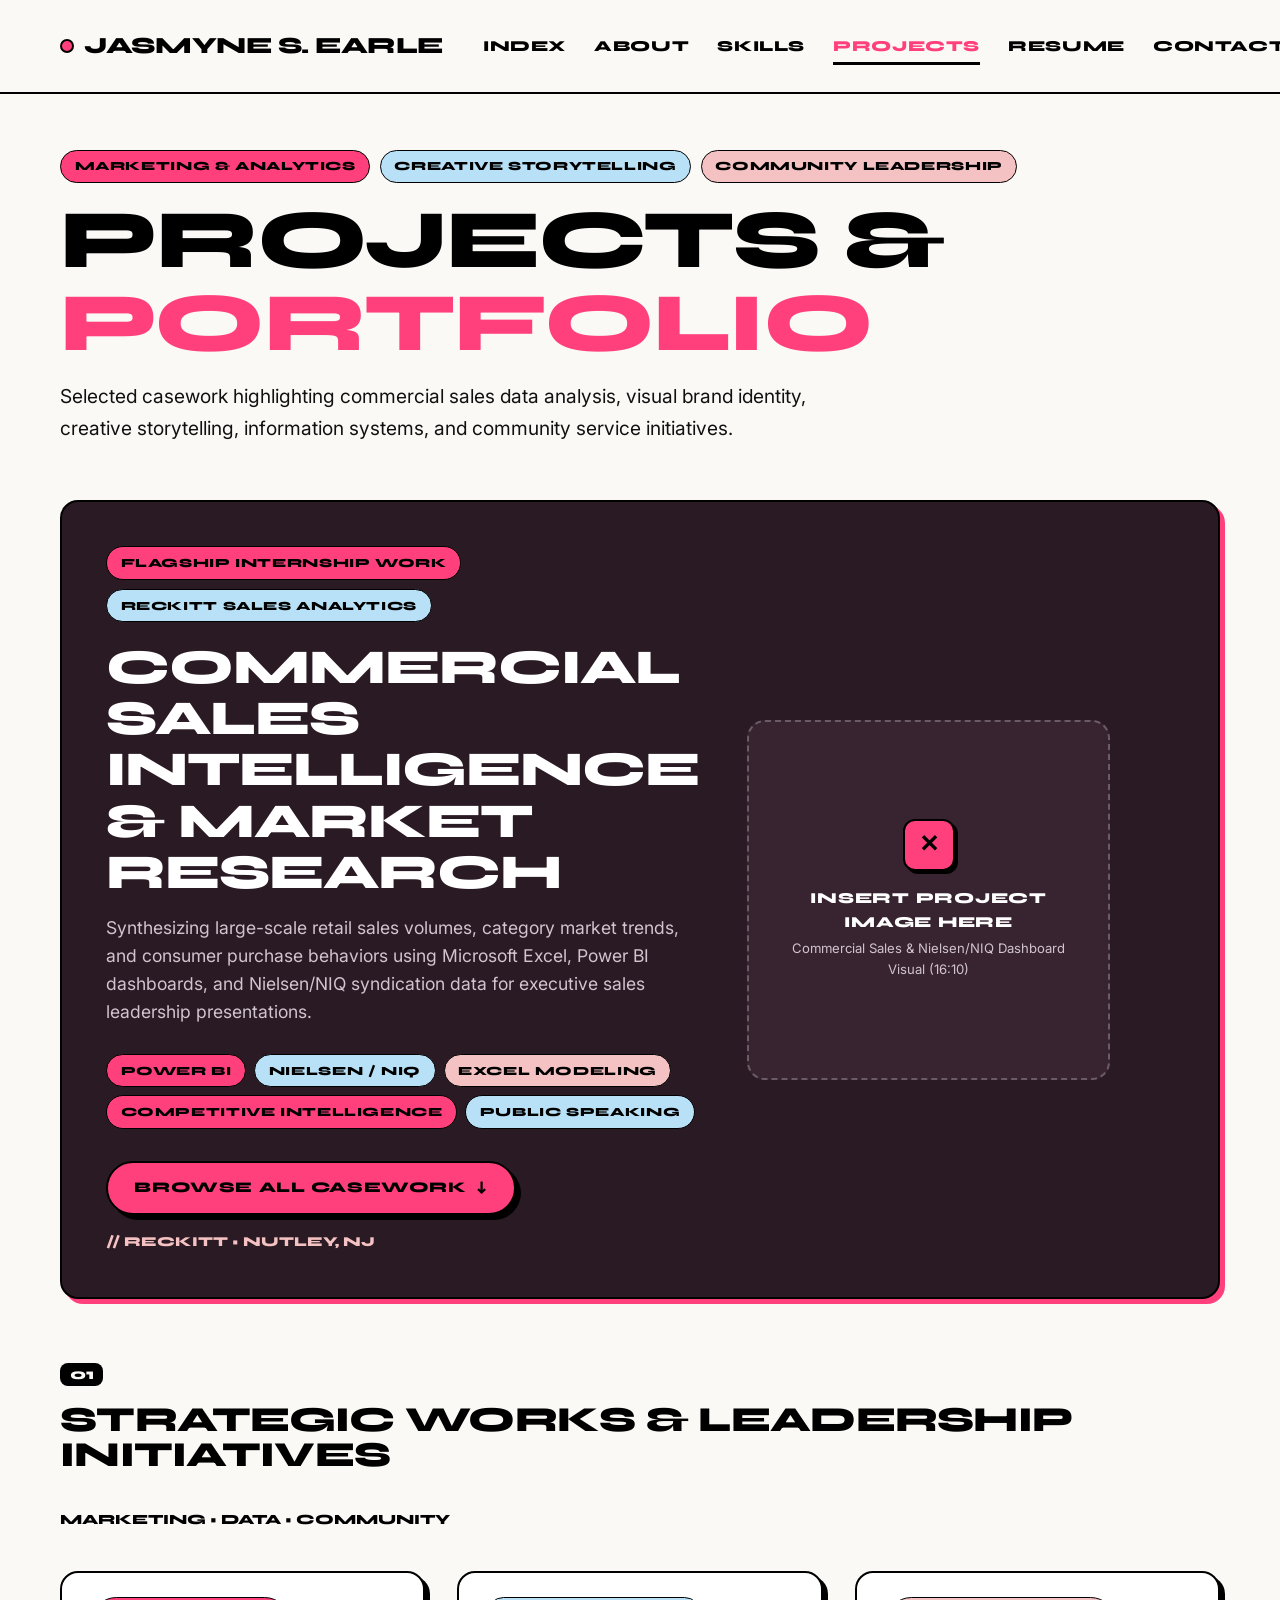
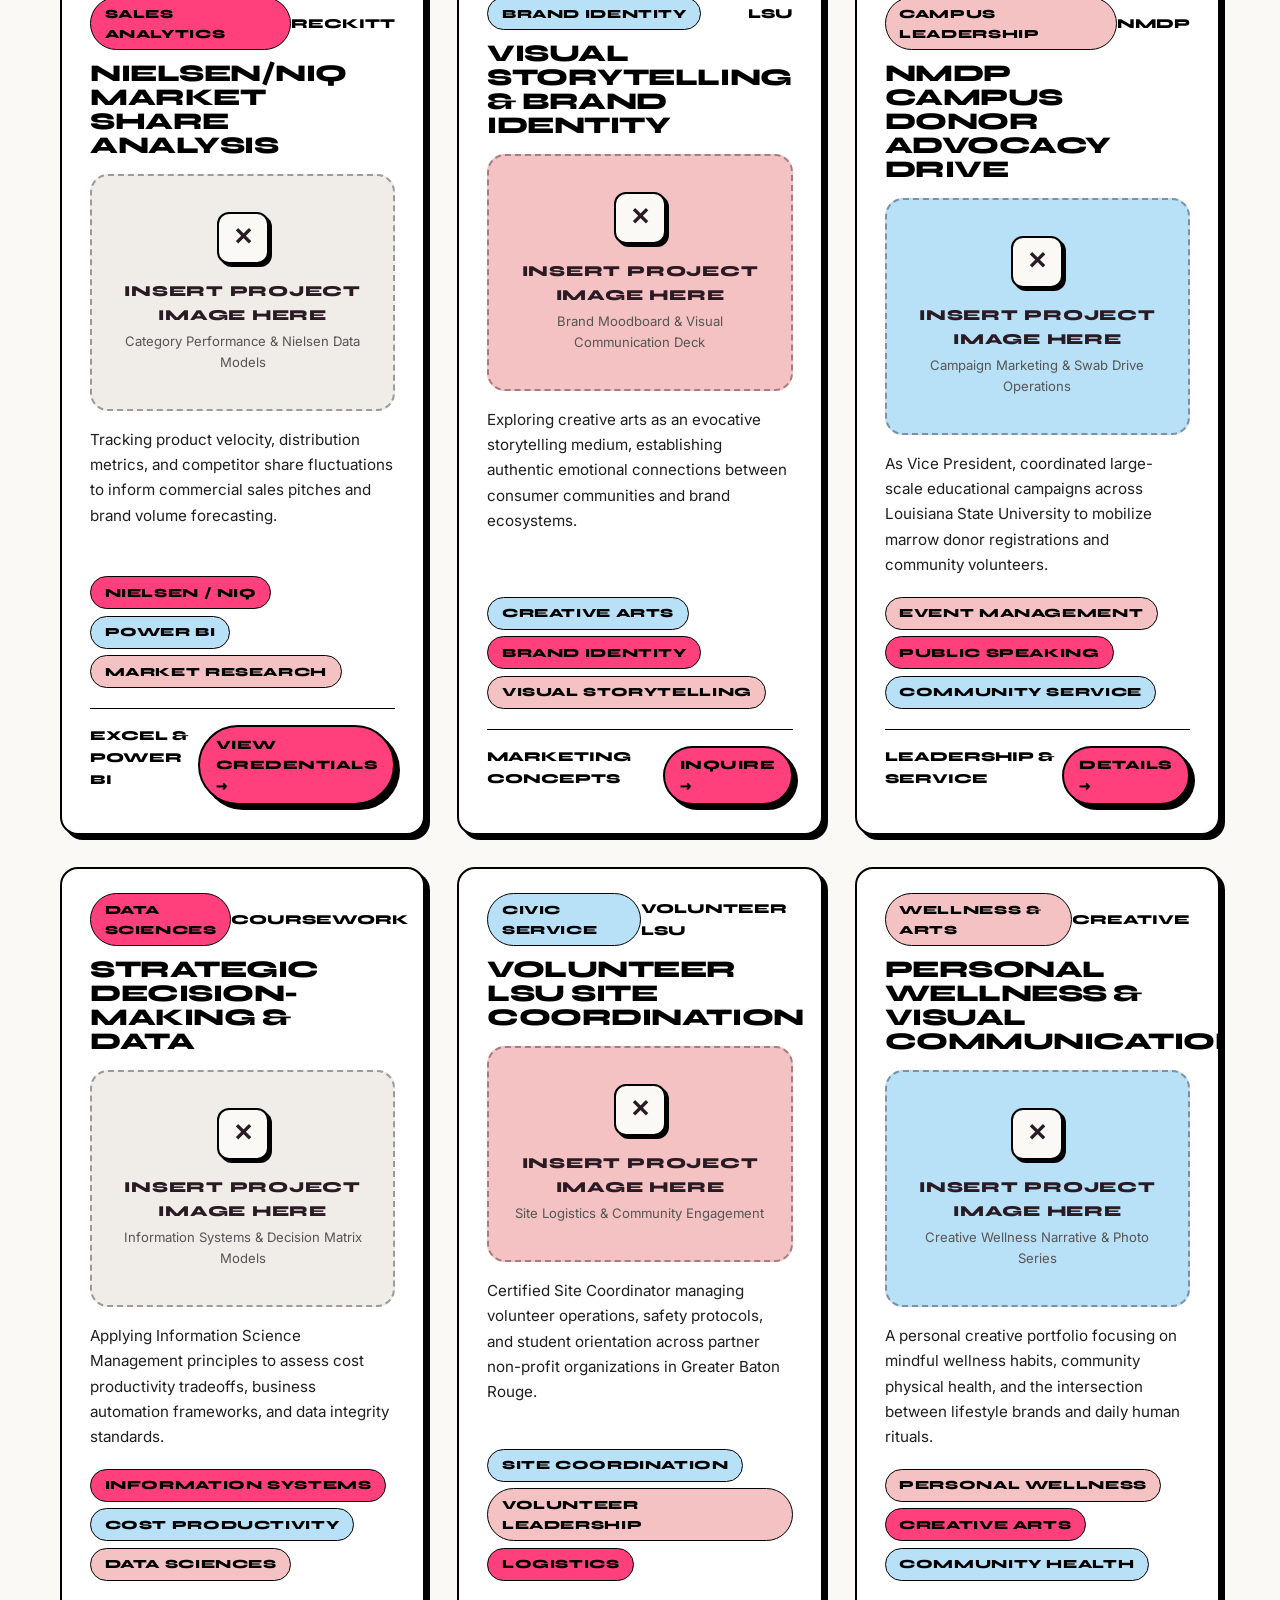
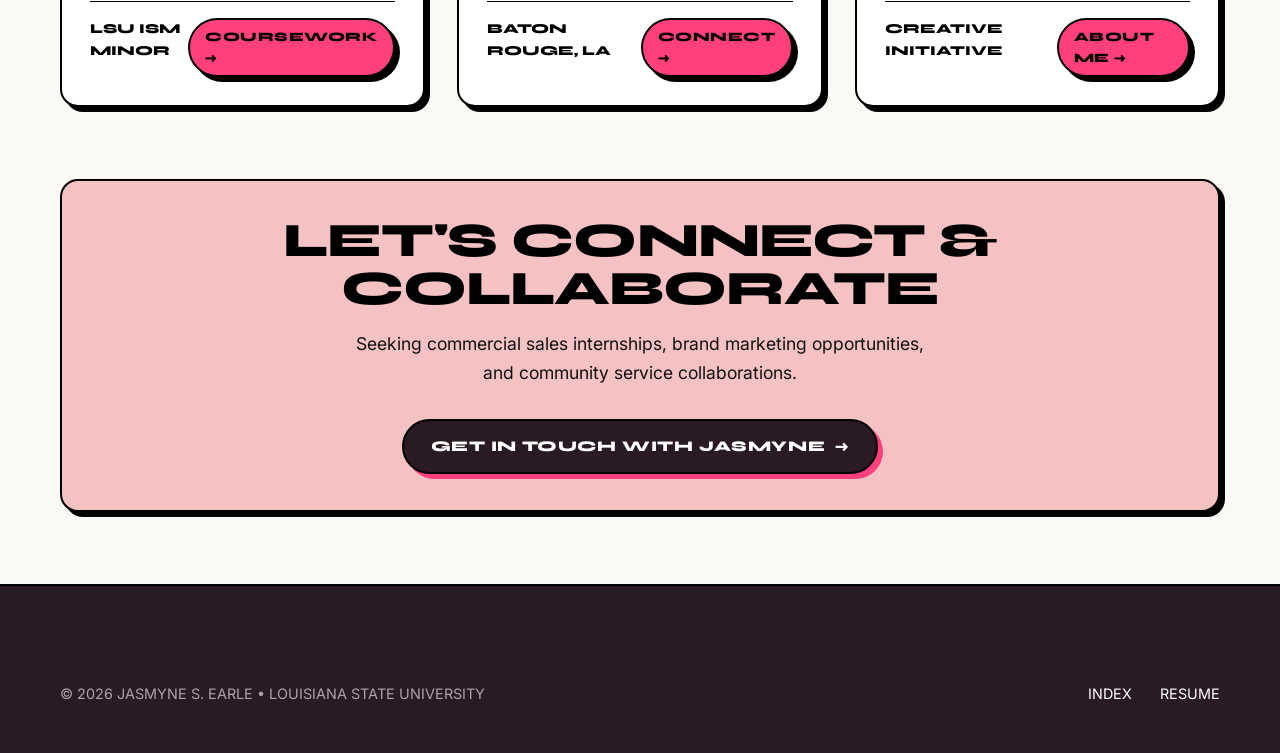
==== project.html @ abe227de "Initial Portfolio Website" ====
<!DOCTYPE html>
<html lang="en">
<head>
  <meta charset="UTF-8">
  <meta name="viewport" content="width=device-width, initial-scale=1.0">
  <meta name="description" content="Projects & Strategic Portfolio — Jasmyne S. Earle. Marketing, commercial sales analytics, creative storytelling, brand identity, and community leadership initiatives.">
  <meta name="author" content="Jasmyne S. Earle">
  <title>PROJECTS & SHOWCASE | JASMYNE S. EARLE</title>

  <!-- Google Fonts: Syne (800) & Inter -->
  <link rel="preconnect" href="https://fonts.googleapis.com">
  <link rel="preconnect" href="https://fonts.gstatic.com" crossorigin>
  <link href="https://fonts.googleapis.com/css2?family=Inter:wght@400;500;600;700&family=Syne:wght@700;800&display=swap" rel="stylesheet">

  <!-- Shared Editorial Stylesheet -->
  <link rel="stylesheet" href="styles.css">
</head>
<body>

  <!-- =========================================================================
       1. GLOBAL EDITORIAL NAVIGATION (INDEX | ABOUT | SKILLS | PROJECTS | RESUME | CONTACT)
       ========================================================================= -->
  <header class="editorial-header" id="top">
    <div class="editorial-container">
      <nav class="editorial-nav" aria-label="Main Navigation">
        <!-- Brand -->
        <a href="index.html" class="editorial-brand" aria-label="Jasmyne S. Earle Home">
          <span class="brand-dot" aria-hidden="true"></span>
          <span>JASMYNE S. EARLE</span>
        </a>

        <!-- Nav Links -->
        <ul class="nav-links-editorial">
          <li><a href="index.html" class="nav-link-item" id="nav-home">INDEX</a></li>
          <li><a href="index.html#about" class="nav-link-item" id="nav-about">ABOUT</a></li>
          <li><a href="index.html#skills" class="nav-link-item" id="nav-skills">SKILLS</a></li>
          <li><a href="project.html" class="nav-link-item active" id="nav-projects">PROJECTS</a></li>
          <li><a href="resume.html" class="nav-link-item" id="nav-resume">RESUME</a></li>
          <li><a href="index.html#contact" class="nav-link-item" id="nav-contact">CONTACT</a></li>
        </ul>

        <!-- Action Button -->
        <div class="editorial-nav-action">
          <a href="index.html#contact" class="btn-editorial btn-pink" id="nav-cta-btn">LET'S TALK</a>
        </div>
      </nav>
    </div>
  </header>

  <!-- =========================================================================
       MAIN PROJECTS SHOWCASE
       ========================================================================= -->
  <main id="main-content" class="editorial-section" style="padding-top: 3.5rem; border-bottom: none;">
    <div class="editorial-container">

      <!-- =====================================================================
           2. SHOWCASE EDITORIAL HEADER
           ===================================================================== -->
      <div style="margin-bottom: 3.5rem;">
        <div style="display: flex; gap: 0.6rem; margin-bottom: 1rem; flex-wrap: wrap;">
          <span class="tag-pill pill-pink">MARKETING & ANALYTICS</span>
          <span class="tag-pill pill-ice">CREATIVE STORYTELLING</span>
          <span class="tag-pill pill-dusty">COMMUNITY LEADERSHIP</span>
        </div>
        <h1 class="editorial-title" style="font-size: clamp(2.6rem, 6.5vw, 5.25rem); margin-bottom: 1rem;">
          PROJECTS & <span style="color: var(--accent-pink);">PORTFOLIO</span>
        </h1>
        <p style="font-size: 1.2rem; max-width: 820px; color: #111111;">
          Selected casework highlighting commercial sales data analysis, visual brand identity, creative storytelling, information systems, and community service initiatives.
        </p>
      </div>

      <!-- =====================================================================
           3. DARK CONTRAST HERO SHOWCASE CARD (#2A1A24 Espresso / Plum Black)
           ===================================================================== -->
      <section class="card-plum-dark" style="margin-bottom: 4rem;" id="featured-hero-project">
        <div style="display: grid; grid-template-columns: 1.15fr 0.85fr; gap: 3rem; align-items: center;">
          
          <div>
            <div style="display: flex; gap: 0.6rem; margin-bottom: 1.25rem; flex-wrap: wrap;">
              <span class="tag-pill pill-pink">FLAGSHIP INTERNSHIP WORK</span>
              <span class="tag-pill pill-ice">RECKITT SALES ANALYTICS</span>
            </div>

            <h2 style="font-size: clamp(2rem, 3.8vw, 3.25rem); margin-bottom: 1rem; color: #FFFFFF; line-height: 1.05;">
              COMMERCIAL SALES INTELLIGENCE & MARKET RESEARCH
            </h2>

            <p style="font-size: 1.1rem; margin-bottom: 1.75rem; color: #D1C4CE; line-height: 1.6;">
              Synthesizing large-scale retail sales volumes, category market trends, and consumer purchase behaviors using Microsoft Excel, Power BI dashboards, and Nielsen/NIQ syndication data for executive sales leadership presentations.
            </p>

            <div style="display: flex; flex-wrap: wrap; gap: 0.5rem; margin-bottom: 2rem;">
              <span class="tag-pill pill-pink">Power BI</span>
              <span class="tag-pill pill-ice">Nielsen / NIQ</span>
              <span class="tag-pill pill-dusty">Excel Modeling</span>
              <span class="tag-pill pill-pink">Competitive Intelligence</span>
              <span class="tag-pill pill-ice">Public Speaking</span>
            </div>

            <div style="display: flex; gap: 1rem; flex-wrap: wrap; align-items: center;">
              <a href="#projects-grid" class="btn-editorial btn-pink">
                <span>BROWSE ALL CASEWORK</span>
                <span aria-hidden="true">↓</span>
              </a>
              <span style="font-family: var(--font-display); font-weight: 800; font-size: 0.85rem; color: var(--accent-dusty);">
                // RECKITT • NUTLEY, NJ
              </span>
            </div>
          </div>

          <!-- Wireframe Placeholder: Project Hero Screenshot -->
          <div>
            <div class="wireframe-placeholder" style="min-height: 360px; background-color: #382431; border-color: rgba(255, 255, 255, 0.25);" id="hero-wireframe-placeholder">
              <div class="wireframe-icon-box" style="background: var(--accent-pink); color: #000000; border-color: #000000;">
                <span>✕</span>
              </div>
              <div class="wireframe-label" style="color: #FFFFFF;">Insert Project Image Here</div>
              <div class="wireframe-sublabel" style="color: #D1C4CE;">Commercial Sales & Nielsen/NIQ Dashboard Visual (16:10)</div>
            </div>
          </div>

        </div>
      </section>

      <!-- =====================================================================
           4. STRUCTURED PROJECT DETAIL CARDS GRID
           ===================================================================== -->
      <section id="projects-grid" aria-labelledby="all-projects-heading">
        
        <div style="display: flex; justify-content: space-between; align-items: baseline; flex-wrap: wrap; gap: 1rem; margin-bottom: 1.5rem;">
          <h2 class="section-heading-editorial" id="all-projects-heading" style="font-size: 2.2rem;">
            <span class="section-number">01</span>
            <span>STRATEGIC WORKS & LEADERSHIP INITIATIVES</span>
          </h2>
          <div style="font-family: var(--font-display); font-weight: 800; font-size: 0.88rem;">
            MARKETING • DATA • COMMUNITY
          </div>
        </div>

        <div class="project-showcase-grid">

          <!-- Project Card 1: Reckitt Nielsen Data -->
          <article class="project-detail-card" id="project-card-1">
            <div class="project-card-header">
              <div style="display: flex; justify-content: space-between; align-items: center; margin-bottom: 0.75rem;">
                <span class="tag-pill pill-pink">SALES ANALYTICS</span>
                <span style="font-family: var(--font-display); font-weight: 800; font-size: 0.85rem;">RECKITT</span>
              </div>
              <h3 style="font-size: 1.5rem; margin-bottom: 0.5rem;">NIELSEN/NIQ MARKET SHARE ANALYSIS</h3>
            </div>

            <div style="padding: 0 1.75rem 1rem;">
              <div class="wireframe-placeholder" style="min-height: 200px;">
                <div class="wireframe-icon-box">✕</div>
                <div class="wireframe-label">Insert Project Image Here</div>
                <div class="wireframe-sublabel">Category Performance & Nielsen Data Models</div>
              </div>
            </div>

            <div class="project-card-body">
              <p style="font-size: 0.95rem; margin-bottom: 1.25rem;">
                Tracking product velocity, distribution metrics, and competitor share fluctuations to inform commercial sales pitches and brand volume forecasting.
              </p>
              <div style="display: flex; flex-wrap: wrap; gap: 0.4rem; margin-top: auto; margin-bottom: 1.25rem;">
                <span class="tag-pill pill-pink">Nielsen / NIQ</span>
                <span class="tag-pill pill-ice">Power BI</span>
                <span class="tag-pill pill-dusty">Market Research</span>
              </div>
              <div style="padding-top: 1rem; border-top: 1px solid #000000; display: flex; justify-content: space-between;">
                <span style="font-family: var(--font-display); font-weight: 800; font-size: 0.85rem;">EXCEL & POWER BI</span>
                <a href="resume.html" class="btn-editorial btn-pink" style="padding: 0.45rem 0.95rem; font-size: 0.8rem;">VIEW CREDENTIALS →</a>
              </div>
            </div>
          </article>

          <!-- Project Card 2: Brand Identity & Storytelling -->
          <article class="project-detail-card" id="project-card-2">
            <div class="project-card-header">
              <div style="display: flex; justify-content: space-between; align-items: center; margin-bottom: 0.75rem;">
                <span class="tag-pill pill-ice">BRAND IDENTITY</span>
                <span style="font-family: var(--font-display); font-weight: 800; font-size: 0.85rem;">LSU</span>
              </div>
              <h3 style="font-size: 1.5rem; margin-bottom: 0.5rem;">VISUAL STORYTELLING & BRAND IDENTITY</h3>
            </div>

            <div style="padding: 0 1.75rem 1rem;">
              <div class="wireframe-placeholder" style="min-height: 200px; background-color: var(--accent-dusty);">
                <div class="wireframe-icon-box">✕</div>
                <div class="wireframe-label">Insert Project Image Here</div>
                <div class="wireframe-sublabel">Brand Moodboard & Visual Communication Deck</div>
              </div>
            </div>

            <div class="project-card-body">
              <p style="font-size: 0.95rem; margin-bottom: 1.25rem;">
                Exploring creative arts as an evocative storytelling medium, establishing authentic emotional connections between consumer communities and brand ecosystems.
              </p>
              <div style="display: flex; flex-wrap: wrap; gap: 0.4rem; margin-top: auto; margin-bottom: 1.25rem;">
                <span class="tag-pill pill-ice">Creative Arts</span>
                <span class="tag-pill pill-pink">Brand Identity</span>
                <span class="tag-pill pill-dusty">Visual Storytelling</span>
              </div>
              <div style="padding-top: 1rem; border-top: 1px solid #000000; display: flex; justify-content: space-between;">
                <span style="font-family: var(--font-display); font-weight: 800; font-size: 0.85rem;">MARKETING CONCEPTS</span>
                <a href="index.html#contact" class="btn-editorial btn-pink" style="padding: 0.45rem 0.95rem; font-size: 0.8rem;">INQUIRE →</a>
              </div>
            </div>
          </article>

          <!-- Project Card 3: NMDP Campus Drive -->
          <article class="project-detail-card" id="project-card-3">
            <div class="project-card-header">
              <div style="display: flex; justify-content: space-between; align-items: center; margin-bottom: 0.75rem;">
                <span class="tag-pill pill-dusty">CAMPUS LEADERSHIP</span>
                <span style="font-family: var(--font-display); font-weight: 800; font-size: 0.85rem;">NMDP</span>
              </div>
              <h3 style="font-size: 1.5rem; margin-bottom: 0.5rem;">NMDP CAMPUS DONOR ADVOCACY DRIVE</h3>
            </div>

            <div style="padding: 0 1.75rem 1rem;">
              <div class="wireframe-placeholder" style="min-height: 200px; background-color: var(--accent-ice);">
                <div class="wireframe-icon-box">✕</div>
                <div class="wireframe-label">Insert Project Image Here</div>
                <div class="wireframe-sublabel">Campaign Marketing & Swab Drive Operations</div>
              </div>
            </div>

            <div class="project-card-body">
              <p style="font-size: 0.95rem; margin-bottom: 1.25rem;">
                As Vice President, coordinated large-scale educational campaigns across Louisiana State University to mobilize marrow donor registrations and community volunteers.
              </p>
              <div style="display: flex; flex-wrap: wrap; gap: 0.4rem; margin-top: auto; margin-bottom: 1.25rem;">
                <span class="tag-pill pill-dusty">Event Management</span>
                <span class="tag-pill pill-pink">Public Speaking</span>
                <span class="tag-pill pill-ice">Community Service</span>
              </div>
              <div style="padding-top: 1rem; border-top: 1px solid #000000; display: flex; justify-content: space-between;">
                <span style="font-family: var(--font-display); font-weight: 800; font-size: 0.85rem;">LEADERSHIP & SERVICE</span>
                <a href="resume.html#community-involvement-section" class="btn-editorial btn-pink" style="padding: 0.45rem 0.95rem; font-size: 0.8rem;">DETAILS →</a>
              </div>
            </div>
          </article>

          <!-- Project Card 4: Information Systems & Decision Modeling -->
          <article class="project-detail-card" id="project-card-4">
            <div class="project-card-header">
              <div style="display: flex; justify-content: space-between; align-items: center; margin-bottom: 0.75rem;">
                <span class="tag-pill pill-pink">DATA SCIENCES</span>
                <span style="font-family: var(--font-display); font-weight: 800; font-size: 0.85rem;">COURSEWORK</span>
              </div>
              <h3 style="font-size: 1.5rem; margin-bottom: 0.5rem;">STRATEGIC DECISION-MAKING & DATA</h3>
            </div>

            <div style="padding: 0 1.75rem 1rem;">
              <div class="wireframe-placeholder" style="min-height: 200px;">
                <div class="wireframe-icon-box">✕</div>
                <div class="wireframe-label">Insert Project Image Here</div>
                <div class="wireframe-sublabel">Information Systems & Decision Matrix Models</div>
              </div>
            </div>

            <div class="project-card-body">
              <p style="font-size: 0.95rem; margin-bottom: 1.25rem;">
                Applying Information Science Management principles to assess cost productivity tradeoffs, business automation frameworks, and data integrity standards.
              </p>
              <div style="display: flex; flex-wrap: wrap; gap: 0.4rem; margin-top: auto; margin-bottom: 1.25rem;">
                <span class="tag-pill pill-pink">Information Systems</span>
                <span class="tag-pill pill-ice">Cost Productivity</span>
                <span class="tag-pill pill-dusty">Data Sciences</span>
              </div>
              <div style="padding-top: 1rem; border-top: 1px solid #000000; display: flex; justify-content: space-between;">
                <span style="font-family: var(--font-display); font-weight: 800; font-size: 0.85rem;">LSU ISM MINOR</span>
                <a href="resume.html" class="btn-editorial btn-pink" style="padding: 0.45rem 0.95rem; font-size: 0.8rem;">COURSEWORK →</a>
              </div>
            </div>
          </article>

          <!-- Project Card 5: Volunteer LSU -->
          <article class="project-detail-card" id="project-card-5">
            <div class="project-card-header">
              <div style="display: flex; justify-content: space-between; align-items: center; margin-bottom: 0.75rem;">
                <span class="tag-pill pill-ice">CIVIC SERVICE</span>
                <span style="font-family: var(--font-display); font-weight: 800; font-size: 0.85rem;">VOLUNTEER LSU</span>
              </div>
              <h3 style="font-size: 1.5rem; margin-bottom: 0.5rem;">VOLUNTEER LSU SITE COORDINATION</h3>
            </div>

            <div style="padding: 0 1.75rem 1rem;">
              <div class="wireframe-placeholder" style="min-height: 200px; background-color: var(--accent-dusty);">
                <div class="wireframe-icon-box">✕</div>
                <div class="wireframe-label">Insert Project Image Here</div>
                <div class="wireframe-sublabel">Site Logistics & Community Engagement</div>
              </div>
            </div>

            <div class="project-card-body">
              <p style="font-size: 0.95rem; margin-bottom: 1.25rem;">
                Certified Site Coordinator managing volunteer operations, safety protocols, and student orientation across partner non-profit organizations in Greater Baton Rouge.
              </p>
              <div style="display: flex; flex-wrap: wrap; gap: 0.4rem; margin-top: auto; margin-bottom: 1.25rem;">
                <span class="tag-pill pill-ice">Site Coordination</span>
                <span class="tag-pill pill-dusty">Volunteer Leadership</span>
                <span class="tag-pill pill-pink">Logistics</span>
              </div>
              <div style="padding-top: 1rem; border-top: 1px solid #000000; display: flex; justify-content: space-between;">
                <span style="font-family: var(--font-display); font-weight: 800; font-size: 0.85rem;">BATON ROUGE, LA</span>
                <a href="index.html#contact" class="btn-editorial btn-pink" style="padding: 0.45rem 0.95rem; font-size: 0.8rem;">CONNECT →</a>
              </div>
            </div>
          </article>

          <!-- Project Card 6: Personal Wellness -->
          <article class="project-detail-card" id="project-card-6">
            <div class="project-card-header">
              <div style="display: flex; justify-content: space-between; align-items: center; margin-bottom: 0.75rem;">
                <span class="tag-pill pill-dusty">WELLNESS & ARTS</span>
                <span style="font-family: var(--font-display); font-weight: 800; font-size: 0.85rem;">CREATIVE</span>
              </div>
              <h3 style="font-size: 1.5rem; margin-bottom: 0.5rem;">PERSONAL WELLNESS & VISUAL COMMUNICATIONS</h3>
            </div>

            <div style="padding: 0 1.75rem 1rem;">
              <div class="wireframe-placeholder" style="min-height: 200px; background-color: var(--accent-ice);">
                <div class="wireframe-icon-box">✕</div>
                <div class="wireframe-label">Insert Project Image Here</div>
                <div class="wireframe-sublabel">Creative Wellness Narrative & Photo Series</div>
              </div>
            </div>

            <div class="project-card-body">
              <p style="font-size: 0.95rem; margin-bottom: 1.25rem;">
                A personal creative portfolio focusing on mindful wellness habits, community physical health, and the intersection between lifestyle brands and daily human rituals.
              </p>
              <div style="display: flex; flex-wrap: wrap; gap: 0.4rem; margin-top: auto; margin-bottom: 1.25rem;">
                <span class="tag-pill pill-dusty">Personal Wellness</span>
                <span class="tag-pill pill-pink">Creative Arts</span>
                <span class="tag-pill pill-ice">Community Health</span>
              </div>
              <div style="padding-top: 1rem; border-top: 1px solid #000000; display: flex; justify-content: space-between;">
                <span style="font-family: var(--font-display); font-weight: 800; font-size: 0.85rem;">CREATIVE INITIATIVE</span>
                <a href="index.html#about" class="btn-editorial btn-pink" style="padding: 0.45rem 0.95rem; font-size: 0.8rem;">ABOUT ME →</a>
              </div>
            </div>
          </article>

        </div>

      </section>

      <!-- =====================================================================
           5. CALL TO ACTION BANNER (Dusty Pink Card)
           ===================================================================== -->
      <section class="card-dusty-pink" style="margin-top: 4.5rem; text-align: center;">
        <h2 style="font-size: clamp(2rem, 4vw, 3rem); margin-bottom: 1rem;">LET'S CONNECT & COLLABORATE</h2>
        <p style="max-width: 600px; margin: 0 auto 2rem; font-size: 1.1rem; color: #111111;">
          Seeking commercial sales internships, brand marketing opportunities, and community service collaborations.
        </p>
        <a href="index.html#contact" class="btn-editorial btn-plum">
          <span>GET IN TOUCH WITH JASMYNE</span>
          <span aria-hidden="true">→</span>
        </a>
      </section>

    </div>
  </main>

  <!-- =========================================================================
       6. EDITORIAL FOOTER
       ========================================================================= -->
  <footer class="editorial-footer">
    <div class="editorial-container">
      <div class="footer-bottom-row">
        <div>© 2026 JASMYNE S. EARLE • LOUISIANA STATE UNIVERSITY</div>
        <div>
          <a href="index.html" style="color: #FFFFFF; margin-right: 1.5rem;">INDEX</a>
          <a href="resume.html" style="color: #FFFFFF;">RESUME</a>
        </div>
      </div>
    </div>
  </footer>

</body>
</html>
---- styles.css ----
/* ==========================================================================
   SHARED STYLESHEET - ULTRA-BOLD EDITORIAL AESTHETIC
   Client: Jasmyne S. Earle | Marketing & Information Science Management
   Typography: 'Syne' (800 Extra Bold) & 'Inter' (Sans-Serif)
   ========================================================================== */

/* --- 1. GOOGLE FONTS IMPORT --- */
@import url('https://fonts.googleapis.com/css2?family=Inter:wght@400;500;600;700&family=Syne:wght@700;800&display=swap');
@import url('https://fonts.googleapis.com/css2?family=Cormorant+Garamond:ital,wght@1,400;1,600&display=swap');

/* --- 2. CSS CUSTOM PROPERTIES & EXACT PALETTE SPECIFICATION --- */
:root {
  /* Exact User Specification Palette */
  --bg-page: #FAF9F6;              /* Base Background: Warm Cream / Off-White */
  --text-main: #000000;            /* Primary Text: Deep Black */
  --card-dark: #2A1A24;            /* Accent Panels: Dark Plum / Espresso */
  --text-on-dark: #FFFFFF;         /* Crisp White Text for Dark Cards */
  --accent-pink: #FF407D;          /* Pop Accent 1: Bright Pink */
  --accent-dusty: #F4C2C2;         /* Pop Accent 2: Soft Pink / Dusty Rose */
  --accent-ice: #B8E0F6;           /* Pop Accent 3: Ice Blue */

  /* Neutral Surface Tones */
  --surface-card: #FFFFFF;
  --surface-wireframe: #F0EDE8;
  --border-dark: #000000;
  --border-light: rgba(0, 0, 0, 0.12);

  /* Typography */
  --font-display: 'Syne', sans-serif;
  --font-body: 'Inter', -apple-system, BlinkMacSystemFont, 'Segoe UI', Roboto, sans-serif;
  --font-serif: 'Cormorant Garamond', Georgia, serif;

  /* Layout & Geometry */
  --container-width: 1240px;
  --radius-sm: 8px;
  --radius-md: 14px;
  --radius-lg: 18px;               /* Exact 18px for wireframes & cards */
  --radius-pill: 999px;

  /* Editorial Shadows & Borders */
  --border-editorial: 2px solid #000000;
  --shadow-editorial: 5px 5px 0px #000000;
  --shadow-editorial-sm: 3px 3px 0px #000000;
  --shadow-editorial-pink: 5px 5px 0px #FF407D;
  --transition-fast: 0.18s ease;
}

/* --- 3. RESET & BASE ELEMENTS --- */
*, *::before, *::after {
  box-sizing: border-box;
  margin: 0;
  padding: 0;
}

html, body {
  overflow-x: hidden;
  max-width: 100vw;
  margin: 0;
  padding: 0;
  box-sizing: border-box;
}

html {
  scroll-behavior: smooth;
  font-size: 16px;
  background-color: var(--bg-page);
  color: var(--text-main);
}

body {
  min-height: 100vh;
  font-family: var(--font-body);
  background-color: var(--bg-page);
  color: var(--text-main);
  line-height: 1.6;
  -webkit-font-smoothing: antialiased;
  -moz-osx-font-smoothing: grayscale;
  display: flex;
  flex-direction: column;
}

img, svg {
  max-width: 100%;
  display: block;
}

a {
  color: inherit;
  text-decoration: none;
  transition: all var(--transition-fast);
}

ul, ol {
  list-style: none;
}

button, input, textarea {
  font-family: inherit;
  color: inherit;
}

/* --- 4. HERO TYPOGRAPHY & CENTERING SPECIFICATIONS --- */
.hero-section-centered,
.hero {
  text-align: center;
  width: 100%;
}

.hero-container-centered,
.hero .editorial-container {
  width: 100%;
  display: flex;
  flex-direction: column;
  align-items: center;
  justify-content: center;
  text-align: center;
}

/* Strictly Line 1: JASMYNE (solid black #000000)
   Strictly Line 2: EARLE (bright pop pink #FF407D)
   Apply white-space: nowrap and clamp(2.5rem, 8.5vw, 9rem) with true center alignment */
.hero-giant-title {
  font-family: var(--font-display);
  font-weight: 800;
  font-size: clamp(2.5rem, 8.5vw, 9rem);
  line-height: 0.90;
  letter-spacing: -0.04em;
  text-transform: uppercase;
  margin: 1.5rem auto 1.25rem;
  display: flex;
  flex-direction: column;
  align-items: center;
  justify-content: center;
  text-align: center;
  width: 100%;
}

.hero-title-line-1 {
  color: #000000;
  white-space: nowrap;
  display: block;
  text-align: center;
  width: 100%;
}

.hero-title-line-2 {
  color: #FF407D;
  white-space: nowrap;
  display: block;
  text-align: center;
  width: 100%;
}

/* Center-aligned Hero Bio & Metadata */
.hero-bio-centered {
  max-width: 860px;
  margin: 0 auto 1.75rem;
  text-align: center;
}

.hero-bio-text,
.about-bio {
  font-family: var(--font-serif);
  font-style: italic;
  font-size: clamp(1.1rem, 1.8vw, 1.4rem);
  font-weight: 400;
  line-height: 1.65;
  color: #000000;
  margin-bottom: 1rem;
  text-align: center;
}

.hero-contact-row {
  display: flex;
  justify-content: center;
  align-items: center;
  gap: 1.5rem;
  flex-wrap: wrap;
  font-size: 0.95rem;
  font-weight: 600;
  color: #333333;
  margin-bottom: 0.5rem;
}

/* Center-aligned pill badge container */
.badge-pill-row,
.hero-pills-centered,
.pill-row-centered,
.tag-pill-row {
  display: flex;
  flex-wrap: wrap;
  justify-content: center;
  align-items: center;
  gap: 10px;
  width: 100%;
  margin: 0 auto 1.75rem;
}

/* Center-aligned CTA button group horizontally below the pills */
.hero-cta-centered {
  display: flex;
  justify-content: center;
  align-items: center;
  gap: 1rem;
  flex-wrap: wrap;
  margin: 0 auto;
}

/* General Editorial Titles */
h1, h2, h3, h4, h5, h6,
.display-title,
.editorial-title {
  font-family: var(--font-display);
  font-weight: 800;
  text-transform: uppercase;
  letter-spacing: -0.02em;
  line-height: 1.0;
  color: var(--text-main);
}

p {
  color: #1e1e1e;
  font-size: 1.05rem;
  line-height: 1.65;
}

/* Section Headings */
.section-heading-editorial {
  font-size: clamp(2rem, 4.2vw, 3.5rem);
  margin-bottom: 1.25rem;
  display: flex;
  align-items: baseline;
  gap: 1rem;
  flex-wrap: wrap;
}

.section-number {
  font-size: 0.95rem;
  font-family: var(--font-display);
  background: var(--text-main);
  color: var(--bg-page);
  padding: 0.25rem 0.65rem;
  border-radius: var(--radius-sm);
  vertical-align: middle;
}

/* --- 5. LAYOUT & CONTAINERS (SPECIFICATION REQUIREMENT) --- */
.hero,
.about-section,
.skills-section,
.resume-section,
.project-section,
.editorial-container,
.section-container {
  width: 100%;
  max-width: 1200px;
  margin-left: auto;
  margin-right: auto;
  padding: 0 20px;
  box-sizing: border-box;
}

.editorial-section {
  padding: 4.5rem 0;
  border-bottom: var(--border-editorial);
  width: 100%;
  overflow-x: hidden;
}

/* --- 6. NAVIGATION HEADER (INDEX | ABOUT | SKILLS | PROJECTS | RESUME | CONTACT) --- */
.editorial-header {
  position: sticky;
  top: 0;
  z-index: 200;
  background-color: var(--bg-page);
  border-bottom: var(--border-editorial);
  padding: 1.15rem 0;
}

.editorial-nav {
  display: flex;
  align-items: center;
  justify-content: space-between;
  gap: 1.5rem;
  width: 100%;
}

.editorial-brand {
  font-family: var(--font-display);
  font-weight: 800;
  font-size: 1.45rem;
  text-transform: uppercase;
  letter-spacing: -0.02em;
  display: flex;
  align-items: center;
  gap: 0.65rem;
  flex: 0 0 auto;
}

.brand-dot {
  width: 14px;
  height: 14px;
  background-color: var(--accent-pink);
  border: 2px solid #000000;
  border-radius: 50%;
  display: inline-block;
}

.nav-links-editorial {
  display: flex;
  align-items: center;
  justify-content: center;
  gap: clamp(1rem, 2.2vw, 2.25rem);
  flex: 1 1 auto;
  margin: 0 1rem;
}

.nav-link-item {
  font-family: var(--font-display);
  font-weight: 800;
  font-size: 0.95rem;
  text-transform: uppercase;
  letter-spacing: 0.04em;
  padding: 0.35rem 0;
  position: relative;
  white-space: nowrap;
}

.nav-link-item:hover,
.nav-link-item.active {
  color: var(--accent-pink);
}

.nav-link-item.active::after {
  content: '';
  position: absolute;
  bottom: -4px;
  left: 0;
  width: 100%;
  height: 3px;
  background: #000000;
}

.editorial-nav-action {
  flex: 0 0 auto;
  display: flex;
  justify-content: flex-end;
}

/* --- 7. BUTTONS & ACCENT PILLS --- */
.btn-editorial {
  display: inline-flex;
  align-items: center;
  justify-content: center;
  gap: 0.6rem;
  padding: 0.85rem 1.65rem;
  font-family: var(--font-display);
  font-weight: 800;
  font-size: 0.92rem;
  text-transform: uppercase;
  letter-spacing: 0.04em;
  border: var(--border-editorial);
  border-radius: var(--radius-pill);
  cursor: pointer;
  transition: transform var(--transition-fast), box-shadow var(--transition-fast);
}

/* Bright Pink Primary CTA */
.btn-pink {
  background-color: var(--accent-pink);
  color: #000000;
  box-shadow: var(--shadow-editorial);
}

.btn-pink:hover {
  transform: translate(-2px, -2px);
  box-shadow: 7px 7px 0px #000000;
}

/* Dark Plum Button */
.btn-plum {
  background-color: var(--card-dark);
  color: #FFFFFF;
  box-shadow: var(--shadow-editorial-pink);
}

.btn-plum:hover {
  transform: translate(-2px, -2px);
  box-shadow: 7px 7px 0px #FF407D;
}

/* Cream / Outline Button */
.btn-outline {
  background-color: #FFFFFF;
  color: #000000;
  box-shadow: var(--shadow-editorial-sm);
}

.btn-outline:hover {
  background-color: var(--accent-dusty);
  transform: translate(-2px, -2px);
  box-shadow: 5px 5px 0px #000000;
}

/* Pill Tags */
.tag-pill {
  display: inline-flex;
  align-items: center;
  gap: 0.4rem;
  padding: 0.35rem 0.85rem;
  border-radius: var(--radius-pill);
  font-family: var(--font-display);
  font-weight: 800;
  font-size: 0.78rem;
  text-transform: uppercase;
  letter-spacing: 0.05em;
  border: 1.5px solid #000000;
}

/* Pill Color Variants */
.pill-pink {
  background-color: var(--accent-pink);
  color: #000000;
}

.pill-dusty {
  background-color: var(--accent-dusty);
  color: #000000;
}

.pill-ice {
  background-color: var(--accent-ice);
  color: #000000;
}

.pill-plum {
  background-color: var(--card-dark);
  color: #FFFFFF;
}

/* --- 8. WIREFRAME PLACEHOLDER BLOCKS (SPEC REQ) --- */
/* Rounded corners: 18px, soft pastel/gray background, dashed border, icon/X box, centered labels */
.wireframe-placeholder {
  border-radius: var(--radius-lg); /* 18px */
  background-color: var(--surface-wireframe);
  border: 2px dashed rgba(42, 26, 36, 0.4);
  display: flex;
  flex-direction: column;
  align-items: center;
  justify-content: center;
  padding: 2.25rem 1.5rem;
  text-align: center;
  min-height: 220px;
  position: relative;
  transition: all var(--transition-fast);
  width: 100%;
}

.wireframe-placeholder:hover {
  background-color: #E8E3DC;
  border-color: #000000;
}

.wireframe-icon-box {
  width: 52px;
  height: 52px;
  border-radius: 12px;
  border: 2px solid #000000;
  background: var(--bg-page);
  display: flex;
  align-items: center;
  justify-content: center;
  font-family: var(--font-display);
  font-weight: 800;
  font-size: 1.5rem;
  color: var(--card-dark);
  box-shadow: 3px 3px 0px #000000;
  margin-bottom: 0.9rem;
}

.wireframe-label {
  font-family: var(--font-display);
  font-weight: 800;
  font-size: 0.95rem;
  text-transform: uppercase;
  letter-spacing: 0.05em;
  color: var(--card-dark);
  margin-bottom: 0.25rem;
}

.wireframe-sublabel {
  font-size: 0.82rem;
  color: #555555;
  font-family: var(--font-body);
}

/* --- 9. DARK CONTRAST CARDS (#2A1A24) --- */
.card-plum-dark {
  background-color: var(--card-dark);
  color: var(--text-on-dark);
  border-radius: var(--radius-lg); /* 18px */
  border: var(--border-editorial);
  box-shadow: var(--shadow-editorial-pink);
  padding: 2.75rem;
  position: relative;
  overflow: hidden;
}

.card-plum-dark h2,
.card-plum-dark h3,
.card-plum-dark h4 {
  color: #FFFFFF;
}

.card-plum-dark p {
  color: #E2D7E0;
}

/* Secondary Dusty Pink Cards */
.card-dusty-pink {
  background-color: var(--accent-dusty);
  color: #000000;
  border-radius: var(--radius-lg); /* 18px */
  border: var(--border-editorial);
  box-shadow: var(--shadow-editorial);
  padding: 2.25rem;
}

/* Ice Blue Accent Cards */
.card-ice-blue {
  background-color: var(--accent-ice);
  color: #000000;
  border-radius: var(--radius-lg); /* 18px */
  border: var(--border-editorial);
  box-shadow: var(--shadow-editorial);
  padding: 2.25rem;
}

/* Clean White Editorial Card */
.card-white-editorial {
  background-color: #FFFFFF;
  color: #000000;
  border-radius: var(--radius-lg);
  border: var(--border-editorial);
  box-shadow: var(--shadow-editorial);
  padding: 2.25rem;
}

/* --- 10. MULTI-COLUMN PHOTO GRID (INDEX.HTML) --- */
.photo-grid-editorial {
  display: grid;
  grid-template-columns: repeat(12, 1fr);
  gap: 1.5rem;
  margin-top: 2rem;
}

.photo-grid-editorial .grid-item-large {
  grid-column: span 6;
}

.photo-grid-editorial .grid-item-medium {
  grid-column: span 3;
}

.photo-grid-editorial .grid-item-tall {
  grid-column: span 4;
}

/* --- 11. RESUME SPECIFIC STYLES (RESUME.HTML) --- */
.resume-layout-grid {
  display: grid;
  grid-template-columns: 2fr 1fr;
  gap: 2.5rem;
  margin-top: 2.5rem;
}

.resume-block {
  margin-bottom: 2.75rem;
}

.resume-entry {
  border-left: 3px solid #000000;
  padding-left: 1.5rem;
  margin-bottom: 2rem;
  position: relative;
}

.resume-entry-date {
  font-family: var(--font-display);
  font-weight: 800;
  font-size: 0.85rem;
  text-transform: uppercase;
  color: var(--accent-pink);
  margin-bottom: 0.25rem;
}

.resume-entry-title {
  font-size: 1.3rem;
  margin-bottom: 0.35rem;
}

.resume-entry-org {
  font-weight: 600;
  color: #444444;
  margin-bottom: 0.75rem;
  font-size: 0.95rem;
}

.resume-bullets {
  list-style: square;
  padding-left: 1.25rem;
  color: #222222;
}

.resume-bullets li {
  margin-bottom: 0.4rem;
  font-size: 0.95rem;
}

/* --- 12. PROJECT SHOWCASE SPECIFIC STYLES (PROJECT.HTML) --- */
.project-showcase-grid {
  display: grid;
  grid-template-columns: repeat(auto-fill, minmax(360px, 1fr));
  gap: 2rem;
  margin-top: 2.5rem;
}

.project-detail-card {
  border-radius: var(--radius-lg);
  border: var(--border-editorial);
  background: #FFFFFF;
  box-shadow: var(--shadow-editorial);
  overflow: hidden;
  display: flex;
  flex-direction: column;
  transition: transform var(--transition-fast);
}

.project-detail-card:hover {
  transform: translate(-3px, -3px);
  box-shadow: 8px 8px 0px #000000;
}

.project-card-header {
  padding: 1.5rem 1.75rem 0.5rem;
}

.project-card-body {
  padding: 0 1.75rem 1.75rem;
  display: flex;
  flex-direction: column;
  flex-grow: 1;
}

/* --- 13. CONTACT SECTION & FORMS --- */
.contact-editorial-grid {
  display: grid;
  grid-template-columns: 1fr 1.2fr;
  gap: 3rem;
  margin-top: 2.5rem;
}

.editorial-input,
.editorial-textarea {
  width: 100%;
  padding: 1rem 1.25rem;
  background-color: #FFFFFF;
  border: var(--border-editorial);
  border-radius: var(--radius-md);
  font-family: var(--font-body);
  font-size: 1rem;
  outline: none;
  box-shadow: var(--shadow-editorial-sm);
  transition: all var(--transition-fast);
}

.editorial-input:focus,
.editorial-textarea:focus {
  border-color: var(--accent-pink);
  box-shadow: 5px 5px 0px var(--accent-pink);
}

.editorial-textarea {
  min-height: 140px;
  resize: vertical;
}

/* --- 14. FOOTER --- */
.editorial-footer {
  background-color: var(--card-dark);
  color: var(--text-on-dark);
  border-top: var(--border-editorial);
  padding: 4rem 0 3rem;
  margin-top: auto;
}

.footer-top-row {
  display: flex;
  justify-content: space-between;
  align-items: flex-start;
  flex-wrap: wrap;
  gap: 2rem;
  padding-bottom: 2.5rem;
  border-bottom: 1px solid rgba(255, 255, 255, 0.15);
}

.footer-bottom-row {
  display: flex;
  justify-content: space-between;
  align-items: center;
  flex-wrap: wrap;
  gap: 1rem;
  padding-top: 2rem;
  font-size: 0.9rem;
  color: #B0A2AC;
}

/* --- 15. RESPONSIVE MEDIA QUERIES --- */
@media (max-width: 992px) {
  .resume-layout-grid {
    grid-template-columns: 1fr;
  }

  .contact-editorial-grid {
    grid-template-columns: 1fr;
  }

  .photo-grid-editorial .grid-item-large,
  .photo-grid-editorial .grid-item-tall {
    grid-column: span 6;
  }

  .photo-grid-editorial .grid-item-medium {
    grid-column: span 6;
  }
}

@media (max-width: 768px) {
  .editorial-nav {
    flex-direction: column;
    align-items: center;
    gap: 1rem;
  }

  .nav-links-editorial {
    gap: 1.25rem;
    flex-wrap: wrap;
    justify-content: center;
  }

  .hero-giant-title {
    font-size: clamp(2.5rem, 8.5vw, 9rem);
  }

  .photo-grid-editorial .grid-item-large,
  .photo-grid-editorial .grid-item-medium,
  .photo-grid-editorial .grid-item-tall {
    grid-column: span 12;
  }

  .card-plum-dark {
    padding: 1.75rem;
  }

  .footer-top-row {
    flex-direction: column;
  }
}

/* --- 16. PRINT STYLES FOR RESUME --- */
@media print {
  body {
    background: #FFFFFF !important;
    color: #000000 !important;
  }

  .editorial-header,
  .editorial-footer,
  .btn-editorial {
    display: none !important;
  }

  .editorial-container {
    max-width: 100% !important;
    padding: 0 !important;
  }

  .card-plum-dark,
  .card-dusty-pink,
  .card-ice-blue {
    background: transparent !important;
    color: #000000 !important;
    box-shadow: none !important;
    border: 1px solid #000000 !important;
  }

  .card-plum-dark h2,
  .card-plum-dark h3,
  .card-plum-dark p {
    color: #000000 !important;
  }

  .resume-layout-grid {
    grid-template-columns: 1fr !important;
  }
}
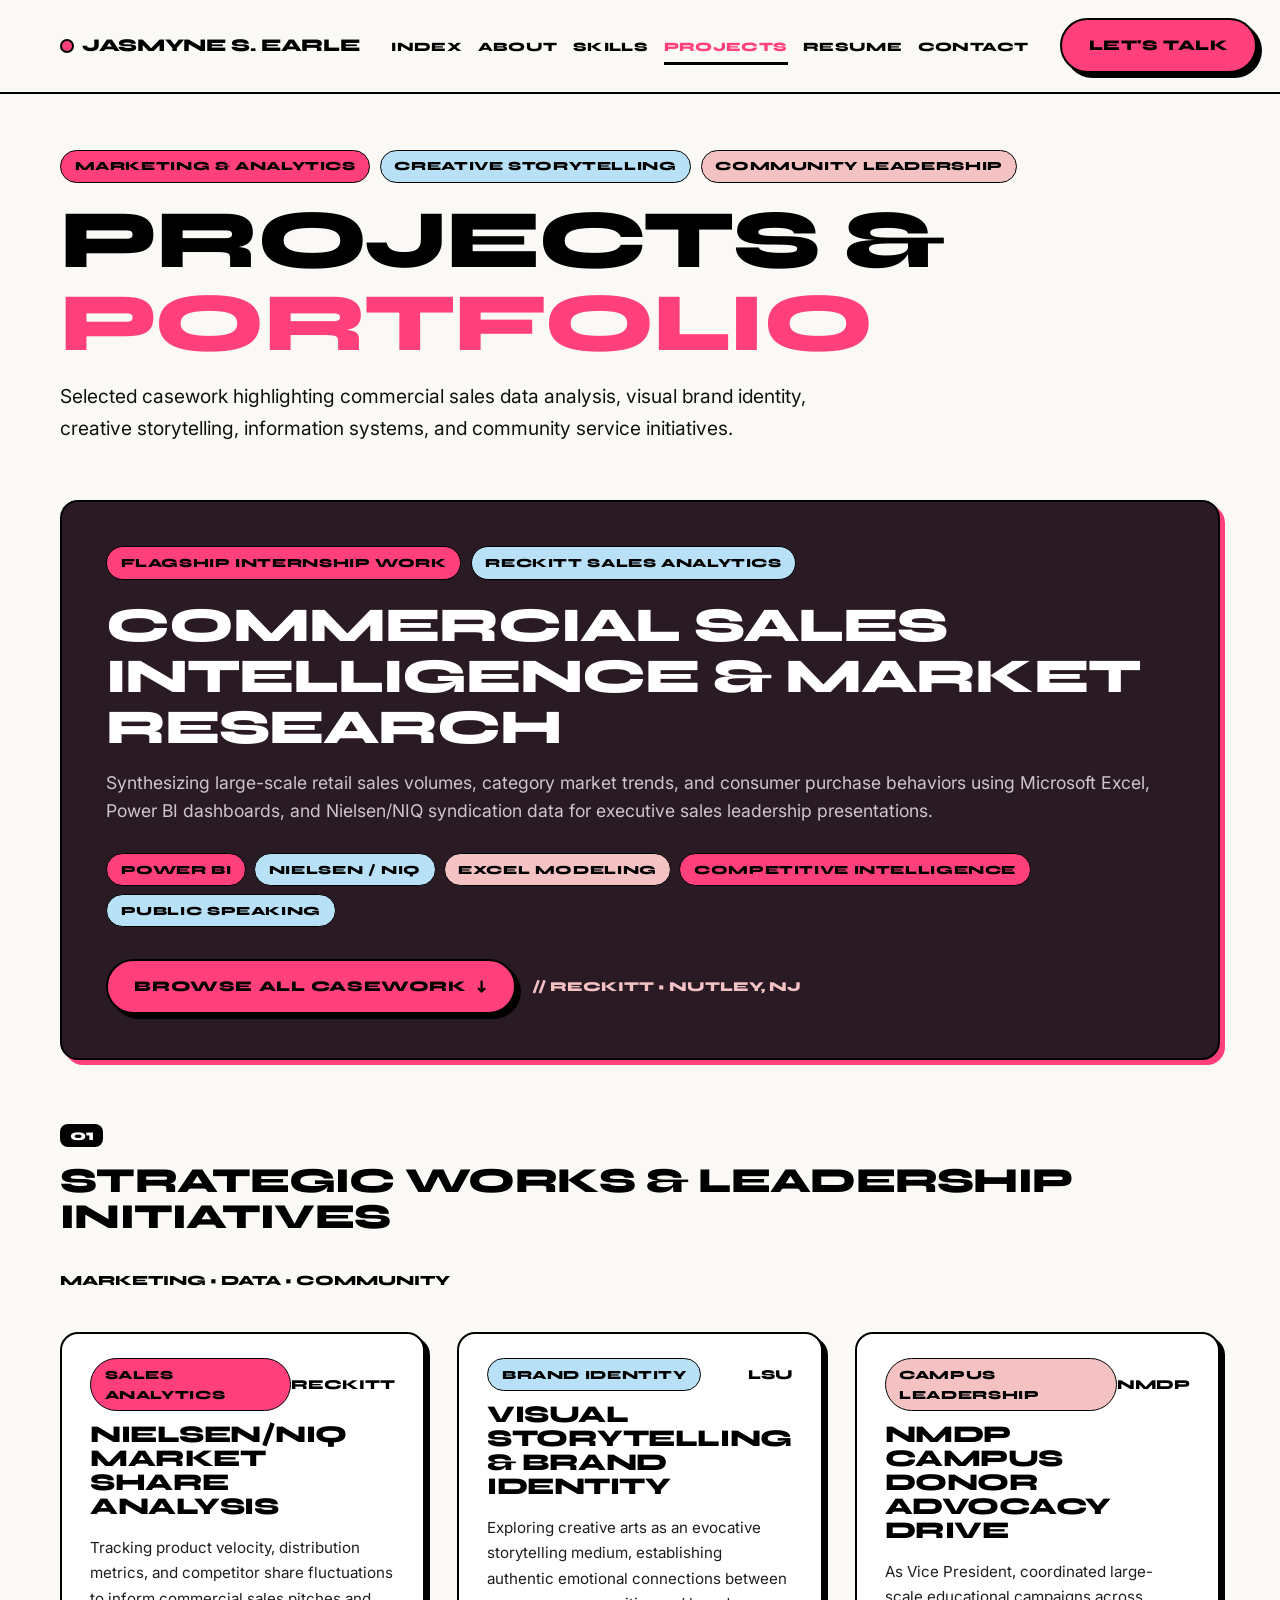
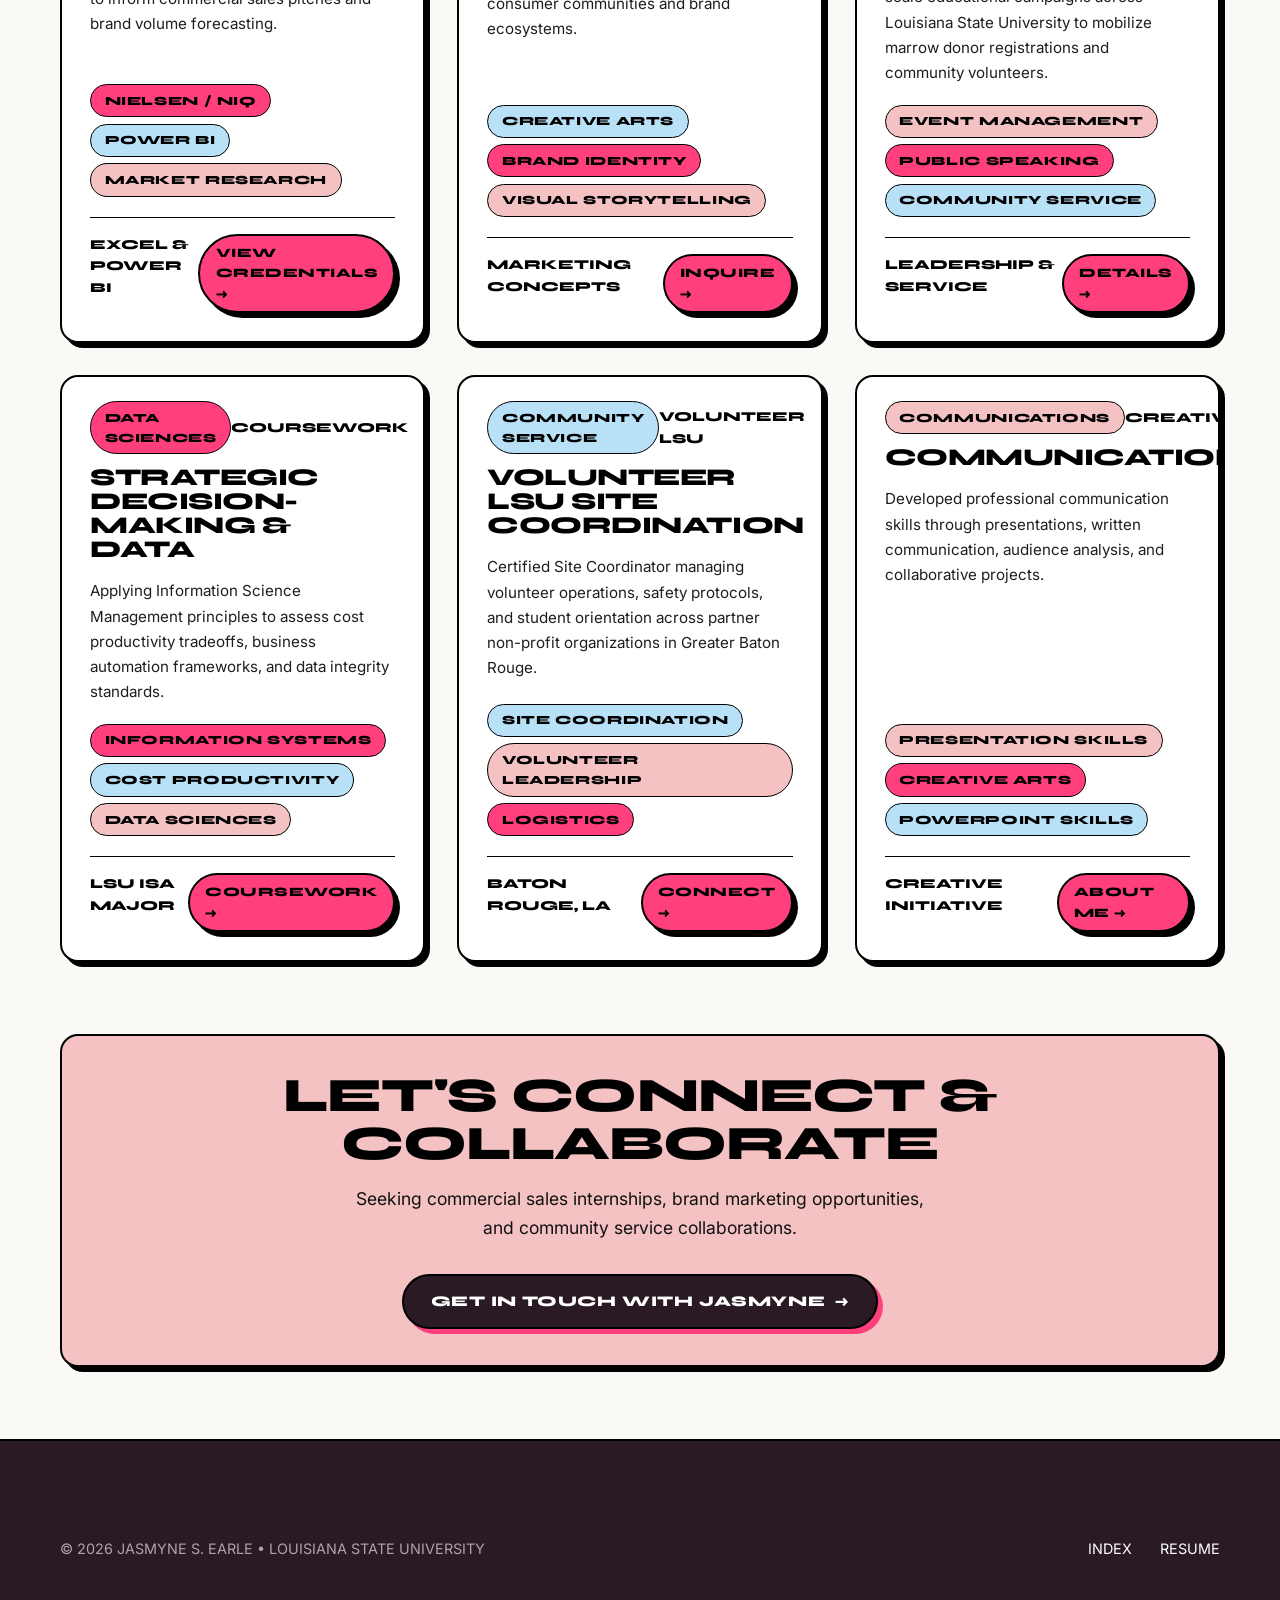
==== commit a5e3eceb: "Update resume coursework" ====
--- a/project.html
+++ b/project.html
@@ -3,9 +3,9 @@
 <head>
   <meta charset="UTF-8">
   <meta name="viewport" content="width=device-width, initial-scale=1.0">
-  <meta name="description" content="Projects & Strategic Portfolio — Jasmyne S. Earle. Marketing, commercial sales analytics, creative storytelling, brand identity, and community leadership initiatives.">
+  <meta name="description" content="Projects &amp; Strategic Portfolio — Jasmyne S. Earle. Marketing, commercial sales analytics, creative storytelling, brand identity, and community leadership initiatives.">
   <meta name="author" content="Jasmyne S. Earle">
-  <title>PROJECTS & SHOWCASE | JASMYNE S. EARLE</title>
+  <title>PROJECTS &amp; SHOWCASE | JASMYNE S. EARLE</title>
 
   <!-- Google Fonts: Syne (800) & Inter -->
   <link rel="preconnect" href="https://fonts.googleapis.com">
@@ -58,12 +58,12 @@
            ===================================================================== -->
       <div style="margin-bottom: 3.5rem;">
         <div style="display: flex; gap: 0.6rem; margin-bottom: 1rem; flex-wrap: wrap;">
-          <span class="tag-pill pill-pink">MARKETING & ANALYTICS</span>
+          <span class="tag-pill pill-pink">MARKETING &amp; ANALYTICS</span>
           <span class="tag-pill pill-ice">CREATIVE STORYTELLING</span>
           <span class="tag-pill pill-dusty">COMMUNITY LEADERSHIP</span>
         </div>
         <h1 class="editorial-title" style="font-size: clamp(2.6rem, 6.5vw, 5.25rem); margin-bottom: 1rem;">
-          PROJECTS & <span style="color: var(--accent-pink);">PORTFOLIO</span>
+          PROJECTS &amp; <span style="color: var(--accent-pink);">PORTFOLIO</span>
         </h1>
         <p style="font-size: 1.2rem; max-width: 820px; color: #111111;">
           Selected casework highlighting commercial sales data analysis, visual brand identity, creative storytelling, information systems, and community service initiatives.
@@ -74,52 +74,37 @@
            3. DARK CONTRAST HERO SHOWCASE CARD (#2A1A24 Espresso / Plum Black)
            ===================================================================== -->
       <section class="card-plum-dark" style="margin-bottom: 4rem;" id="featured-hero-project">
-        <div style="display: grid; grid-template-columns: 1.15fr 0.85fr; gap: 3rem; align-items: center;">
-          
-          <div>
-            <div style="display: flex; gap: 0.6rem; margin-bottom: 1.25rem; flex-wrap: wrap;">
-              <span class="tag-pill pill-pink">FLAGSHIP INTERNSHIP WORK</span>
-              <span class="tag-pill pill-ice">RECKITT SALES ANALYTICS</span>
-            </div>
-
-            <h2 style="font-size: clamp(2rem, 3.8vw, 3.25rem); margin-bottom: 1rem; color: #FFFFFF; line-height: 1.05;">
-              COMMERCIAL SALES INTELLIGENCE & MARKET RESEARCH
-            </h2>
-
-            <p style="font-size: 1.1rem; margin-bottom: 1.75rem; color: #D1C4CE; line-height: 1.6;">
-              Synthesizing large-scale retail sales volumes, category market trends, and consumer purchase behaviors using Microsoft Excel, Power BI dashboards, and Nielsen/NIQ syndication data for executive sales leadership presentations.
-            </p>
-
-            <div style="display: flex; flex-wrap: wrap; gap: 0.5rem; margin-bottom: 2rem;">
-              <span class="tag-pill pill-pink">Power BI</span>
-              <span class="tag-pill pill-ice">Nielsen / NIQ</span>
-              <span class="tag-pill pill-dusty">Excel Modeling</span>
-              <span class="tag-pill pill-pink">Competitive Intelligence</span>
-              <span class="tag-pill pill-ice">Public Speaking</span>
-            </div>
-
-            <div style="display: flex; gap: 1rem; flex-wrap: wrap; align-items: center;">
-              <a href="#projects-grid" class="btn-editorial btn-pink">
-                <span>BROWSE ALL CASEWORK</span>
-                <span aria-hidden="true">↓</span>
-              </a>
-              <span style="font-family: var(--font-display); font-weight: 800; font-size: 0.85rem; color: var(--accent-dusty);">
-                // RECKITT • NUTLEY, NJ
-              </span>
-            </div>
+        <div>
+          <div style="display: flex; gap: 0.6rem; margin-bottom: 1.25rem; flex-wrap: wrap;">
+            <span class="tag-pill pill-pink">FLAGSHIP INTERNSHIP WORK</span>
+            <span class="tag-pill pill-ice">RECKITT SALES ANALYTICS</span>
           </div>
 
-          <!-- Wireframe Placeholder: Project Hero Screenshot -->
-          <div>
-            <div class="wireframe-placeholder" style="min-height: 360px; background-color: #382431; border-color: rgba(255, 255, 255, 0.25);" id="hero-wireframe-placeholder">
-              <div class="wireframe-icon-box" style="background: var(--accent-pink); color: #000000; border-color: #000000;">
-                <span>✕</span>
-              </div>
-              <div class="wireframe-label" style="color: #FFFFFF;">Insert Project Image Here</div>
-              <div class="wireframe-sublabel" style="color: #D1C4CE;">Commercial Sales & Nielsen/NIQ Dashboard Visual (16:10)</div>
-            </div>
+          <h2 style="font-size: clamp(2rem, 3.8vw, 3.25rem); margin-bottom: 1rem; color: #FFFFFF; line-height: 1.05;">
+            COMMERCIAL SALES INTELLIGENCE &amp; MARKET RESEARCH
+          </h2>
+
+          <p style="font-size: 1.1rem; margin-bottom: 1.75rem; color: #D1C4CE; line-height: 1.6;">
+            Synthesizing large-scale retail sales volumes, category market trends, and consumer purchase behaviors using Microsoft Excel, Power BI dashboards, and Nielsen/NIQ syndication data for executive sales leadership presentations.
+          </p>
+
+          <div style="display: flex; flex-wrap: wrap; gap: 0.5rem; margin-bottom: 2rem;">
+            <span class="tag-pill pill-pink">Power BI</span>
+            <span class="tag-pill pill-ice">Nielsen / NIQ</span>
+            <span class="tag-pill pill-dusty">Excel Modeling</span>
+            <span class="tag-pill pill-pink">Competitive Intelligence</span>
+            <span class="tag-pill pill-ice">Public Speaking</span>
           </div>
 
+          <div style="display: flex; gap: 1rem; flex-wrap: wrap; align-items: center;">
+            <a href="#projects-grid" class="btn-editorial btn-pink">
+              <span>BROWSE ALL CASEWORK</span>
+              <span aria-hidden="true">↓</span>
+            </a>
+            <span style="font-family: var(--font-display); font-weight: 800; font-size: 0.85rem; color: var(--accent-dusty);">
+              // RECKITT • NUTLEY, NJ
+            </span>
+          </div>
         </div>
       </section>
 
@@ -131,7 +116,7 @@
         <div style="display: flex; justify-content: space-between; align-items: baseline; flex-wrap: wrap; gap: 1rem; margin-bottom: 1.5rem;">
           <h2 class="section-heading-editorial" id="all-projects-heading" style="font-size: 2.2rem;">
             <span class="section-number">01</span>
-            <span>STRATEGIC WORKS & LEADERSHIP INITIATIVES</span>
+            <span>STRATEGIC WORKS &amp; LEADERSHIP INITIATIVES</span>
           </h2>
           <div style="font-family: var(--font-display); font-weight: 800; font-size: 0.88rem;">
             MARKETING • DATA • COMMUNITY
@@ -150,14 +135,6 @@
               <h3 style="font-size: 1.5rem; margin-bottom: 0.5rem;">NIELSEN/NIQ MARKET SHARE ANALYSIS</h3>
             </div>
 
-            <div style="padding: 0 1.75rem 1rem;">
-              <div class="wireframe-placeholder" style="min-height: 200px;">
-                <div class="wireframe-icon-box">✕</div>
-                <div class="wireframe-label">Insert Project Image Here</div>
-                <div class="wireframe-sublabel">Category Performance & Nielsen Data Models</div>
-              </div>
-            </div>
-
             <div class="project-card-body">
               <p style="font-size: 0.95rem; margin-bottom: 1.25rem;">
                 Tracking product velocity, distribution metrics, and competitor share fluctuations to inform commercial sales pitches and brand volume forecasting.
@@ -168,7 +145,7 @@
                 <span class="tag-pill pill-dusty">Market Research</span>
               </div>
               <div style="padding-top: 1rem; border-top: 1px solid #000000; display: flex; justify-content: space-between;">
-                <span style="font-family: var(--font-display); font-weight: 800; font-size: 0.85rem;">EXCEL & POWER BI</span>
+                <span style="font-family: var(--font-display); font-weight: 800; font-size: 0.85rem;">EXCEL &amp; POWER BI</span>
                 <a href="resume.html" class="btn-editorial btn-pink" style="padding: 0.45rem 0.95rem; font-size: 0.8rem;">VIEW CREDENTIALS →</a>
               </div>
             </div>
@@ -181,15 +158,7 @@
                 <span class="tag-pill pill-ice">BRAND IDENTITY</span>
                 <span style="font-family: var(--font-display); font-weight: 800; font-size: 0.85rem;">LSU</span>
               </div>
-              <h3 style="font-size: 1.5rem; margin-bottom: 0.5rem;">VISUAL STORYTELLING & BRAND IDENTITY</h3>
-            </div>
-
-            <div style="padding: 0 1.75rem 1rem;">
-              <div class="wireframe-placeholder" style="min-height: 200px; background-color: var(--accent-dusty);">
-                <div class="wireframe-icon-box">✕</div>
-                <div class="wireframe-label">Insert Project Image Here</div>
-                <div class="wireframe-sublabel">Brand Moodboard & Visual Communication Deck</div>
-              </div>
+              <h3 style="font-size: 1.5rem; margin-bottom: 0.5rem;">VISUAL STORYTELLING &amp; BRAND IDENTITY</h3>
             </div>
 
             <div class="project-card-body">
@@ -218,14 +187,6 @@
               <h3 style="font-size: 1.5rem; margin-bottom: 0.5rem;">NMDP CAMPUS DONOR ADVOCACY DRIVE</h3>
             </div>
 
-            <div style="padding: 0 1.75rem 1rem;">
-              <div class="wireframe-placeholder" style="min-height: 200px; background-color: var(--accent-ice);">
-                <div class="wireframe-icon-box">✕</div>
-                <div class="wireframe-label">Insert Project Image Here</div>
-                <div class="wireframe-sublabel">Campaign Marketing & Swab Drive Operations</div>
-              </div>
-            </div>
-
             <div class="project-card-body">
               <p style="font-size: 0.95rem; margin-bottom: 1.25rem;">
                 As Vice President, coordinated large-scale educational campaigns across Louisiana State University to mobilize marrow donor registrations and community volunteers.
@@ -236,7 +197,7 @@
                 <span class="tag-pill pill-ice">Community Service</span>
               </div>
               <div style="padding-top: 1rem; border-top: 1px solid #000000; display: flex; justify-content: space-between;">
-                <span style="font-family: var(--font-display); font-weight: 800; font-size: 0.85rem;">LEADERSHIP & SERVICE</span>
+                <span style="font-family: var(--font-display); font-weight: 800; font-size: 0.85rem;">LEADERSHIP &amp; SERVICE</span>
                 <a href="resume.html#community-involvement-section" class="btn-editorial btn-pink" style="padding: 0.45rem 0.95rem; font-size: 0.8rem;">DETAILS →</a>
               </div>
             </div>
@@ -249,15 +210,7 @@
                 <span class="tag-pill pill-pink">DATA SCIENCES</span>
                 <span style="font-family: var(--font-display); font-weight: 800; font-size: 0.85rem;">COURSEWORK</span>
               </div>
-              <h3 style="font-size: 1.5rem; margin-bottom: 0.5rem;">STRATEGIC DECISION-MAKING & DATA</h3>
-            </div>
-
-            <div style="padding: 0 1.75rem 1rem;">
-              <div class="wireframe-placeholder" style="min-height: 200px;">
-                <div class="wireframe-icon-box">✕</div>
-                <div class="wireframe-label">Insert Project Image Here</div>
-                <div class="wireframe-sublabel">Information Systems & Decision Matrix Models</div>
-              </div>
+              <h3 style="font-size: 1.5rem; margin-bottom: 0.5rem;">STRATEGIC DECISION-MAKING &amp; DATA</h3>
             </div>
 
             <div class="project-card-body">
@@ -270,7 +223,7 @@
                 <span class="tag-pill pill-dusty">Data Sciences</span>
               </div>
               <div style="padding-top: 1rem; border-top: 1px solid #000000; display: flex; justify-content: space-between;">
-                <span style="font-family: var(--font-display); font-weight: 800; font-size: 0.85rem;">LSU ISM MINOR</span>
+                <span style="font-family: var(--font-display); font-weight: 800; font-size: 0.85rem;">LSU ISA MAJOR</span>
                 <a href="resume.html" class="btn-editorial btn-pink" style="padding: 0.45rem 0.95rem; font-size: 0.8rem;">COURSEWORK →</a>
               </div>
             </div>
@@ -280,18 +233,10 @@
           <article class="project-detail-card" id="project-card-5">
             <div class="project-card-header">
               <div style="display: flex; justify-content: space-between; align-items: center; margin-bottom: 0.75rem;">
-                <span class="tag-pill pill-ice">CIVIC SERVICE</span>
+                <span class="tag-pill pill-ice">COMMUNITY SERVICE</span>
                 <span style="font-family: var(--font-display); font-weight: 800; font-size: 0.85rem;">VOLUNTEER LSU</span>
               </div>
               <h3 style="font-size: 1.5rem; margin-bottom: 0.5rem;">VOLUNTEER LSU SITE COORDINATION</h3>
-            </div>
-
-            <div style="padding: 0 1.75rem 1rem;">
-              <div class="wireframe-placeholder" style="min-height: 200px; background-color: var(--accent-dusty);">
-                <div class="wireframe-icon-box">✕</div>
-                <div class="wireframe-label">Insert Project Image Here</div>
-                <div class="wireframe-sublabel">Site Logistics & Community Engagement</div>
-              </div>
             </div>
 
             <div class="project-card-body">
@@ -310,32 +255,24 @@
             </div>
           </article>
 
-          <!-- Project Card 6: Personal Wellness -->
+          <!-- Project Card 6: Communications -->
           <article class="project-detail-card" id="project-card-6">
             <div class="project-card-header">
               <div style="display: flex; justify-content: space-between; align-items: center; margin-bottom: 0.75rem;">
-                <span class="tag-pill pill-dusty">WELLNESS & ARTS</span>
+                <span class="tag-pill pill-dusty">COMMUNICATIONS</span>
                 <span style="font-family: var(--font-display); font-weight: 800; font-size: 0.85rem;">CREATIVE</span>
               </div>
-              <h3 style="font-size: 1.5rem; margin-bottom: 0.5rem;">PERSONAL WELLNESS & VISUAL COMMUNICATIONS</h3>
-            </div>
-
-            <div style="padding: 0 1.75rem 1rem;">
-              <div class="wireframe-placeholder" style="min-height: 200px; background-color: var(--accent-ice);">
-                <div class="wireframe-icon-box">✕</div>
-                <div class="wireframe-label">Insert Project Image Here</div>
-                <div class="wireframe-sublabel">Creative Wellness Narrative & Photo Series</div>
-              </div>
-            </div>
-
-            <div class="project-card-body">
-              <p style="font-size: 0.95rem; margin-bottom: 1.25rem;">
-                A personal creative portfolio focusing on mindful wellness habits, community physical health, and the intersection between lifestyle brands and daily human rituals.
-              </p>
-              <div style="display: flex; flex-wrap: wrap; gap: 0.4rem; margin-top: auto; margin-bottom: 1.25rem;">
-                <span class="tag-pill pill-dusty">Personal Wellness</span>
+              <h3 style="font-size: 1.5rem; margin-bottom: 0.5rem;">COMMUNICATIONS</h3>
+            </div>
+
+            <div class="project-card-body">
+              <p style="font-size: 0.95rem; margin-bottom: 1.25rem;">
+                Developed professional communication skills through presentations, written communication, audience analysis, and collaborative projects.
+              </p>
+              <div style="display: flex; flex-wrap: wrap; gap: 0.4rem; margin-top: auto; margin-bottom: 1.25rem;">
+                <span class="tag-pill pill-dusty">Presentation Skills</span>
                 <span class="tag-pill pill-pink">Creative Arts</span>
-                <span class="tag-pill pill-ice">Community Health</span>
+                <span class="tag-pill pill-ice">PowerPoint Skills</span>
               </div>
               <div style="padding-top: 1rem; border-top: 1px solid #000000; display: flex; justify-content: space-between;">
                 <span style="font-family: var(--font-display); font-weight: 800; font-size: 0.85rem;">CREATIVE INITIATIVE</span>
@@ -352,7 +289,7 @@
            5. CALL TO ACTION BANNER (Dusty Pink Card)
            ===================================================================== -->
       <section class="card-dusty-pink" style="margin-top: 4.5rem; text-align: center;">
-        <h2 style="font-size: clamp(2rem, 4vw, 3rem); margin-bottom: 1rem;">LET'S CONNECT & COLLABORATE</h2>
+        <h2 style="font-size: clamp(2rem, 4vw, 3rem); margin-bottom: 1rem;">LET'S CONNECT &amp; COLLABORATE</h2>
         <p style="max-width: 600px; margin: 0 auto 2rem; font-size: 1.1rem; color: #111111;">
           Seeking commercial sales internships, brand marketing opportunities, and community service collaborations.
         </p>
--- a/styles.css
+++ b/styles.css
@@ -163,7 +163,7 @@
   font-family: var(--font-serif);
   font-style: italic;
   font-size: clamp(1.1rem, 1.8vw, 1.4rem);
-  font-weight: 400;
+  font-weight: 700;
   line-height: 1.65;
   color: #000000;
   margin-bottom: 1rem;
@@ -288,12 +288,12 @@
 .editorial-brand {
   font-family: var(--font-display);
   font-weight: 800;
-  font-size: 1.45rem;
+  font-size: clamp(0.85rem, 1.4vw, 1.25rem);
   text-transform: uppercase;
   letter-spacing: -0.02em;
   display: flex;
   align-items: center;
-  gap: 0.65rem;
+  gap: 0.5rem;
   flex: 0 0 auto;
 }
 
@@ -310,17 +310,17 @@
   display: flex;
   align-items: center;
   justify-content: center;
-  gap: clamp(1rem, 2.2vw, 2.25rem);
+  gap: clamp(0.5rem, 1.2vw, 1.5rem);
   flex: 1 1 auto;
-  margin: 0 1rem;
+  margin: 0 0.5rem;
 }
 
 .nav-link-item {
   font-family: var(--font-display);
   font-weight: 800;
-  font-size: 0.95rem;
+  font-size: clamp(0.72rem, 1vw, 0.88rem);
   text-transform: uppercase;
-  letter-spacing: 0.04em;
+  letter-spacing: 0.03em;
   padding: 0.35rem 0;
   position: relative;
   white-space: nowrap;
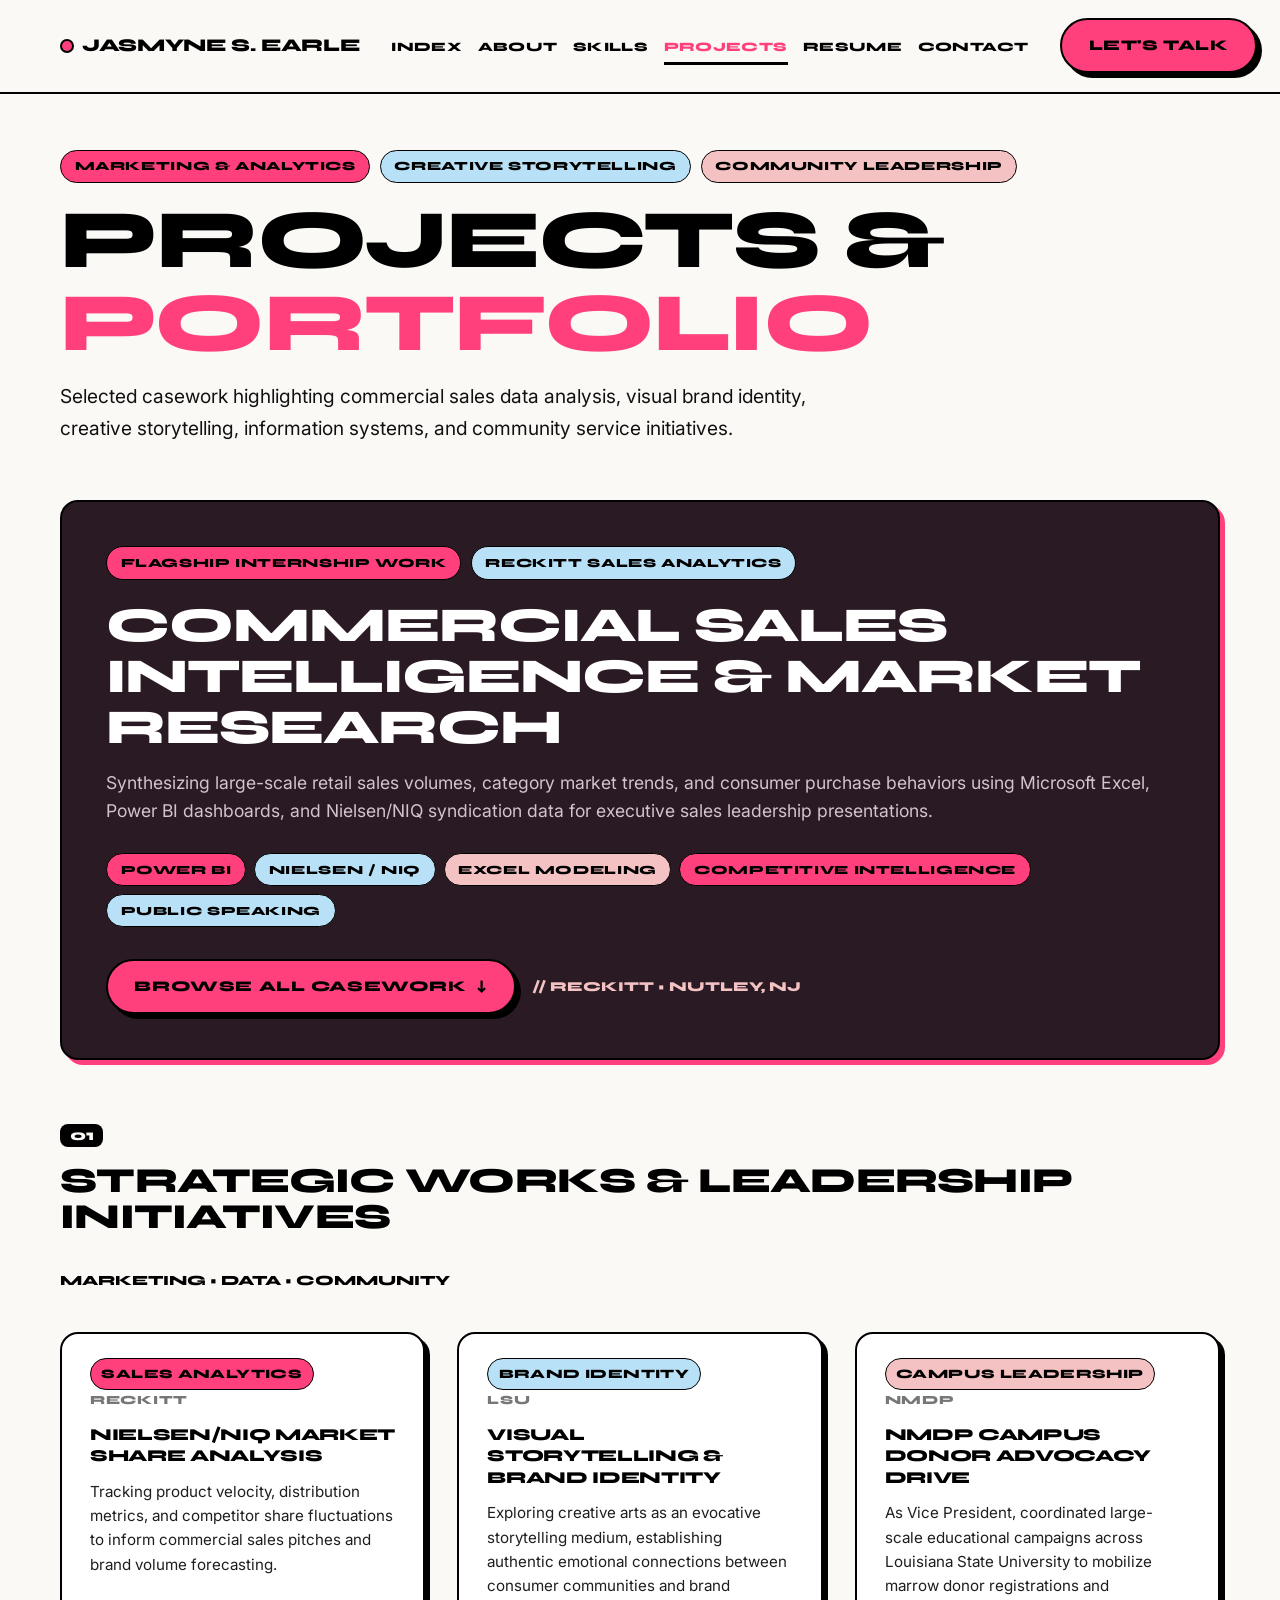
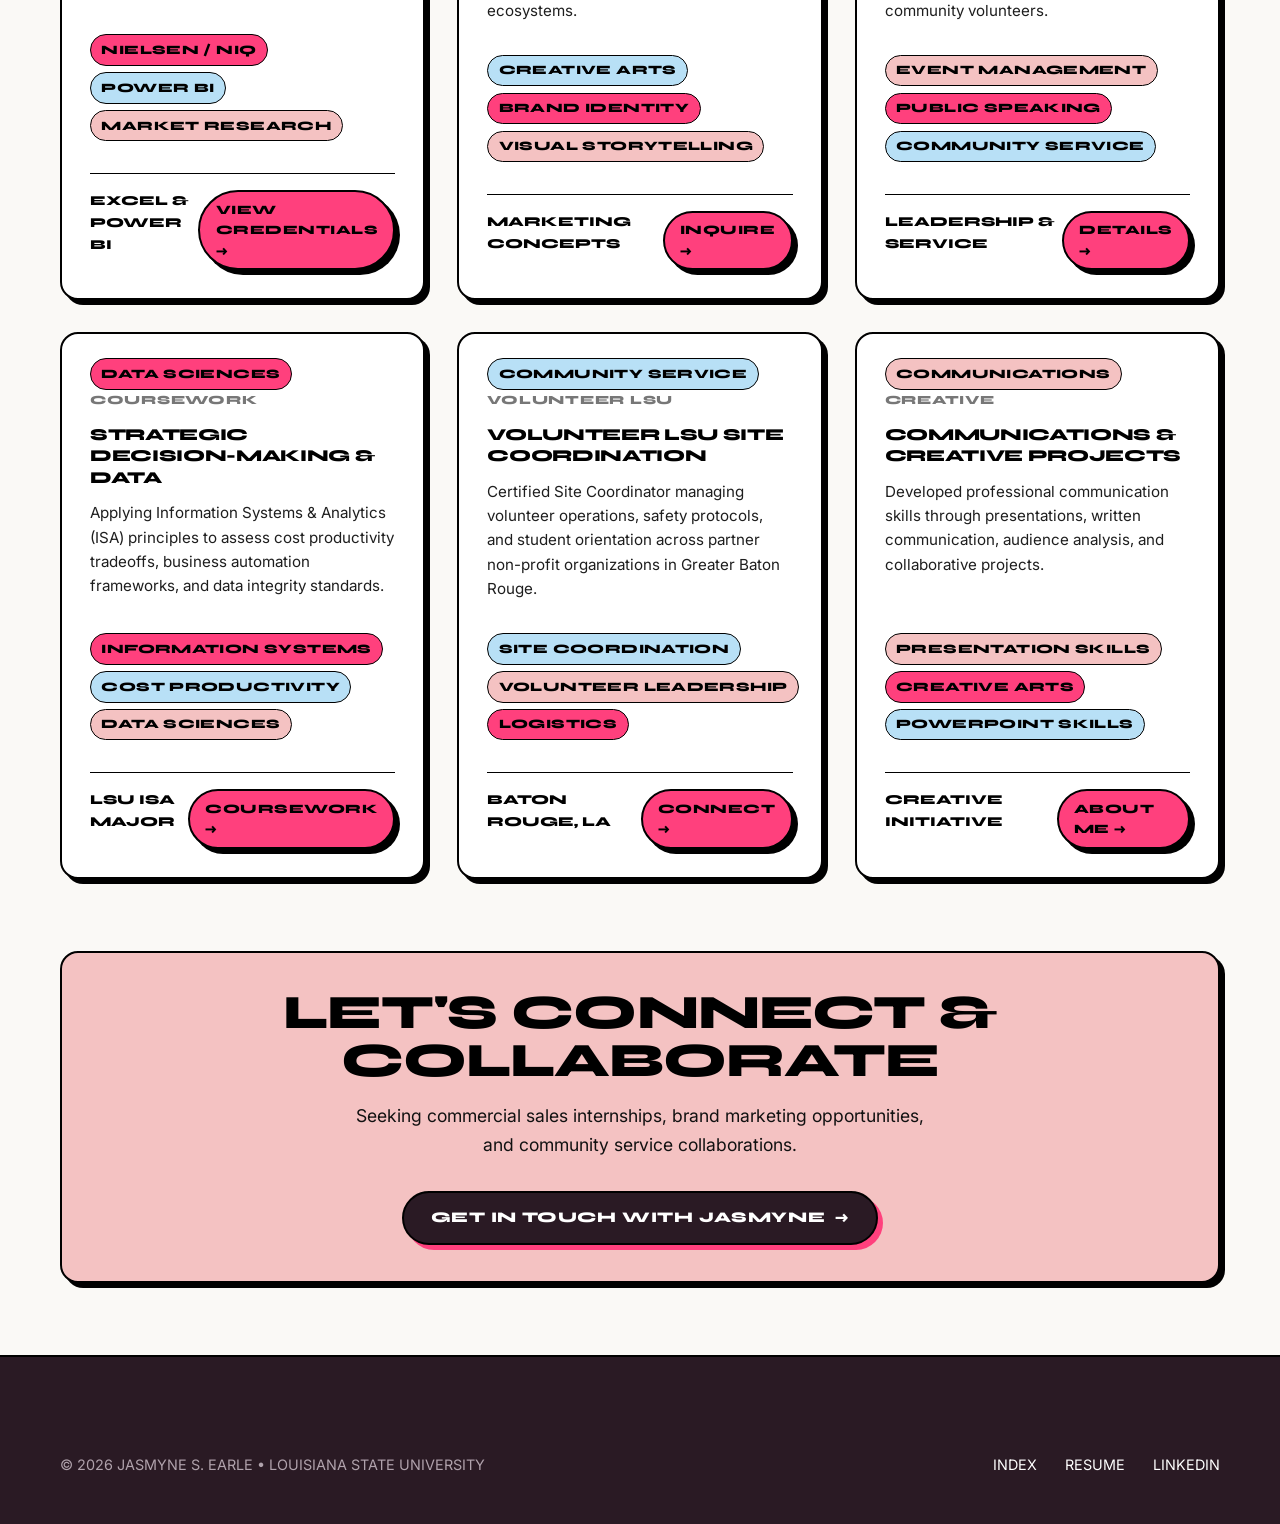
==== commit 93c58f18: "Add editorial website index.html" ====
--- a/project.html
+++ b/project.html
@@ -128,11 +128,11 @@
           <!-- Project Card 1: Reckitt Nielsen Data -->
           <article class="project-detail-card" id="project-card-1">
             <div class="project-card-header">
-              <div style="display: flex; justify-content: space-between; align-items: center; margin-bottom: 0.75rem;">
+              <div>
                 <span class="tag-pill pill-pink">SALES ANALYTICS</span>
-                <span style="font-family: var(--font-display); font-weight: 800; font-size: 0.85rem;">RECKITT</span>
-              </div>
-              <h3 style="font-size: 1.5rem; margin-bottom: 0.5rem;">NIELSEN/NIQ MARKET SHARE ANALYSIS</h3>
+                <div class="card-org-label">RECKITT</div>
+              </div>
+              <h3>NIELSEN/NIQ MARKET SHARE ANALYSIS</h3>
             </div>
 
             <div class="project-card-body">
@@ -154,11 +154,11 @@
           <!-- Project Card 2: Brand Identity & Storytelling -->
           <article class="project-detail-card" id="project-card-2">
             <div class="project-card-header">
-              <div style="display: flex; justify-content: space-between; align-items: center; margin-bottom: 0.75rem;">
+              <div>
                 <span class="tag-pill pill-ice">BRAND IDENTITY</span>
-                <span style="font-family: var(--font-display); font-weight: 800; font-size: 0.85rem;">LSU</span>
-              </div>
-              <h3 style="font-size: 1.5rem; margin-bottom: 0.5rem;">VISUAL STORYTELLING &amp; BRAND IDENTITY</h3>
+                <div class="card-org-label">LSU</div>
+              </div>
+              <h3>VISUAL STORYTELLING &amp; BRAND IDENTITY</h3>
             </div>
 
             <div class="project-card-body">
@@ -180,11 +180,11 @@
           <!-- Project Card 3: NMDP Campus Drive -->
           <article class="project-detail-card" id="project-card-3">
             <div class="project-card-header">
-              <div style="display: flex; justify-content: space-between; align-items: center; margin-bottom: 0.75rem;">
+              <div>
                 <span class="tag-pill pill-dusty">CAMPUS LEADERSHIP</span>
-                <span style="font-family: var(--font-display); font-weight: 800; font-size: 0.85rem;">NMDP</span>
-              </div>
-              <h3 style="font-size: 1.5rem; margin-bottom: 0.5rem;">NMDP CAMPUS DONOR ADVOCACY DRIVE</h3>
+                <div class="card-org-label">NMDP</div>
+              </div>
+              <h3>NMDP CAMPUS DONOR ADVOCACY DRIVE</h3>
             </div>
 
             <div class="project-card-body">
@@ -206,16 +206,16 @@
           <!-- Project Card 4: Information Systems & Decision Modeling -->
           <article class="project-detail-card" id="project-card-4">
             <div class="project-card-header">
-              <div style="display: flex; justify-content: space-between; align-items: center; margin-bottom: 0.75rem;">
+              <div>
                 <span class="tag-pill pill-pink">DATA SCIENCES</span>
-                <span style="font-family: var(--font-display); font-weight: 800; font-size: 0.85rem;">COURSEWORK</span>
-              </div>
-              <h3 style="font-size: 1.5rem; margin-bottom: 0.5rem;">STRATEGIC DECISION-MAKING &amp; DATA</h3>
-            </div>
-
-            <div class="project-card-body">
-              <p style="font-size: 0.95rem; margin-bottom: 1.25rem;">
-                Applying Information Science Management principles to assess cost productivity tradeoffs, business automation frameworks, and data integrity standards.
+                <div class="card-org-label">COURSEWORK</div>
+              </div>
+              <h3>STRATEGIC DECISION-MAKING &amp; DATA</h3>
+            </div>
+
+            <div class="project-card-body">
+              <p style="font-size: 0.95rem; margin-bottom: 1.25rem;">
+                Applying Information Systems &amp; Analytics (ISA) principles to assess cost productivity tradeoffs, business automation frameworks, and data integrity standards.
               </p>
               <div style="display: flex; flex-wrap: wrap; gap: 0.4rem; margin-top: auto; margin-bottom: 1.25rem;">
                 <span class="tag-pill pill-pink">Information Systems</span>
@@ -232,11 +232,11 @@
           <!-- Project Card 5: Volunteer LSU -->
           <article class="project-detail-card" id="project-card-5">
             <div class="project-card-header">
-              <div style="display: flex; justify-content: space-between; align-items: center; margin-bottom: 0.75rem;">
+              <div>
                 <span class="tag-pill pill-ice">COMMUNITY SERVICE</span>
-                <span style="font-family: var(--font-display); font-weight: 800; font-size: 0.85rem;">VOLUNTEER LSU</span>
-              </div>
-              <h3 style="font-size: 1.5rem; margin-bottom: 0.5rem;">VOLUNTEER LSU SITE COORDINATION</h3>
+                <div class="card-org-label">VOLUNTEER LSU</div>
+              </div>
+              <h3>VOLUNTEER LSU SITE COORDINATION</h3>
             </div>
 
             <div class="project-card-body">
@@ -258,11 +258,11 @@
           <!-- Project Card 6: Communications -->
           <article class="project-detail-card" id="project-card-6">
             <div class="project-card-header">
-              <div style="display: flex; justify-content: space-between; align-items: center; margin-bottom: 0.75rem;">
+              <div>
                 <span class="tag-pill pill-dusty">COMMUNICATIONS</span>
-                <span style="font-family: var(--font-display); font-weight: 800; font-size: 0.85rem;">CREATIVE</span>
-              </div>
-              <h3 style="font-size: 1.5rem; margin-bottom: 0.5rem;">COMMUNICATIONS</h3>
+                <div class="card-org-label">CREATIVE</div>
+              </div>
+              <h3>COMMUNICATIONS &amp; CREATIVE PROJECTS</h3>
             </div>
 
             <div class="project-card-body">
@@ -311,7 +311,8 @@
         <div>© 2026 JASMYNE S. EARLE • LOUISIANA STATE UNIVERSITY</div>
         <div>
           <a href="index.html" style="color: #FFFFFF; margin-right: 1.5rem;">INDEX</a>
-          <a href="resume.html" style="color: #FFFFFF;">RESUME</a>
+          <a href="resume.html" style="color: #FFFFFF; margin-right: 1.5rem;">RESUME</a>
+          <a href="https://www.linkedin.com/in/jasmyneearle" target="_blank" rel="noopener noreferrer" style="color: #FFFFFF;">LINKEDIN</a>
         </div>
       </div>
     </div>
--- a/styles.css
+++ b/styles.css
@@ -1,6 +1,6 @@
 /* ==========================================================================
    SHARED STYLESHEET - ULTRA-BOLD EDITORIAL AESTHETIC
-   Client: Jasmyne S. Earle | Marketing & Information Science Management
+   Client: Jasmyne S. Earle | Double Major in Marketing & ISA (Information Systems & Analytics)
    Typography: 'Syne' (800 Extra Bold) & 'Inter' (Sans-Serif)
    ========================================================================== */
 
@@ -402,6 +402,19 @@
   box-shadow: 5px 5px 0px #000000;
 }
 
+/* Ice Blue Button */
+.btn-ice {
+  background-color: var(--accent-ice);
+  color: #000000;
+  box-shadow: var(--shadow-editorial);
+}
+
+.btn-ice:hover {
+  background-color: #FFFFFF;
+  transform: translate(-2px, -2px);
+  box-shadow: 7px 7px 0px #000000;
+}
+
 /* Pill Tags */
 .tag-pill {
   display: inline-flex;
@@ -546,6 +559,81 @@
   padding: 2.25rem;
 }
 
+/* ============================================================
+   TOOLKIT & SKILL CARDS — Overflow-safe, wrap-friendly layout
+   ============================================================ */
+.toolkit-card,
+.skill-card {
+  overflow: hidden;           /* clips card content to border-radius */
+  padding: 1.5rem 1.25rem;
+  position: relative;
+  display: flex;
+  flex-direction: column;
+  gap: 0.85rem;
+}
+
+.toolkit-card .skill-card-header,
+.skill-card .skill-card-header,
+.toolkit-card .card-header,
+.skill-card .card-header {
+  margin: 0;
+  padding: 0;
+  display: flex;
+  flex-direction: column;
+  align-items: flex-start;
+  gap: 0.45rem;
+}
+
+/* Category pill at top of skill card — wraps if needed, never clips */
+.toolkit-card .skill-card-header .tag-pill,
+.skill-card .skill-card-header .tag-pill {
+  width: fit-content;
+  max-width: 100%;
+  white-space: nowrap;
+  font-size: clamp(0.62rem, 1vw, 0.8rem);
+  padding: 0.25rem 0.65rem;
+  letter-spacing: 0.04em;
+  margin: 0;
+}
+
+/* Card h3 titles — allow wrapping, no ellipsis truncation */
+.toolkit-card h3,
+.skill-card h3,
+.skill-card-title {
+  margin: 0;
+  white-space: normal;        /* wrap instead of truncate */
+  overflow: visible;
+  text-overflow: unset;
+  font-size: clamp(0.88rem, 1.3vw, 1.1rem);
+  letter-spacing: -0.02em;
+  line-height: 1.25;
+  word-break: break-word;
+}
+
+.skill-card-desc {
+  margin: 0;
+  font-size: 0.93rem;
+  line-height: 1.65;
+  color: #222222;
+}
+
+.skill-pill-container {
+  margin-top: auto;
+  display: flex;
+  flex-wrap: wrap;
+  gap: 0.45rem 0.5rem;
+}
+
+/* Bottom skill tag pills — wrap freely, never overflow */
+.toolkit-card .tag-pill,
+.skill-card .tag-pill {
+  width: fit-content;
+  white-space: nowrap;
+  font-size: clamp(0.68rem, 1vw, 0.82rem);
+  letter-spacing: 0.02em;
+  padding: 0.3rem 0.65rem;
+}
+
 /* --- 10. MULTI-COLUMN PHOTO GRID (INDEX.HTML) --- */
 .photo-grid-editorial {
   display: grid;
@@ -633,6 +721,7 @@
   overflow: hidden;
   display: flex;
   flex-direction: column;
+  gap: 0.75rem;
   transition: transform var(--transition-fast);
 }
 
@@ -642,14 +731,94 @@
 }
 
 .project-card-header {
-  padding: 1.5rem 1.75rem 0.5rem;
+  padding: 1.5rem 1.75rem 0;
+  display: flex;
+  flex-direction: column;
+  gap: 0.5rem;
+}
+
+/* Card header inner wrapper: stack pill → org → title vertically */
+.project-card-header > div:first-child,
+.project-card-header-top {
+  display: flex;
+  flex-direction: column;
+  align-items: flex-start;
+  gap: 0.3rem;
+  margin-bottom: 0.35rem;
+  width: 100%;
+}
+
+/* Org / company subtitle — sits below pill, above h3. Identical across all cards. */
+.card-org-label {
+  font-family: var(--font-display);
+  font-weight: 800;
+  font-size: 0.78rem;
+  text-transform: uppercase;
+  letter-spacing: 0.06em;
+  color: #777777;
+  margin: 0;
+  line-height: 1;
+}
+
+.project-card-header .tag-pill,
+.project-detail-card .tag-pill,
+.card-category-badge {
+  width: fit-content;
+  max-width: none;
+  white-space: nowrap;
+  font-size: clamp(0.65rem, 1vw, 0.82rem);
+  padding: 0.28rem 0.65rem;
+  letter-spacing: 0.03em;
+  box-sizing: border-box;
+}
+
+.project-card-header span:last-child {
+  font-size: clamp(0.7rem, 0.9vw, 0.85rem);
+  white-space: nowrap;
+  flex-shrink: 0;
+}
+
+.project-card-header h3 {
+  margin-top: 0.25rem;
+  margin-bottom: 0;
+  white-space: normal;        /* allow wrapping — no ellipsis */
+  overflow: visible;
+  text-overflow: unset;
+  font-size: clamp(0.88rem, 1.3vw, 1.1rem);
+  letter-spacing: -0.02em;
+  line-height: 1.3;
+  word-break: break-word;
 }
 
 .project-card-body {
   padding: 0 1.75rem 1.75rem;
   display: flex;
   flex-direction: column;
+  gap: 0.75rem;
   flex-grow: 1;
+}
+
+.project-card-body p {
+  margin: 0;
+  font-size: 0.95rem;
+  line-height: 1.6;
+}
+
+.project-card-tags {
+  display: flex;
+  flex-wrap: wrap;
+  gap: 0.4rem;
+  margin-top: auto;
+}
+
+.project-card-footer {
+  padding-top: 1rem;
+  border-top: 1px solid #000000;
+  display: flex;
+  justify-content: space-between;
+  align-items: center;
+  flex-wrap: wrap;
+  gap: 0.5rem;
 }
 
 /* --- 13. CONTACT SECTION & FORMS --- */
